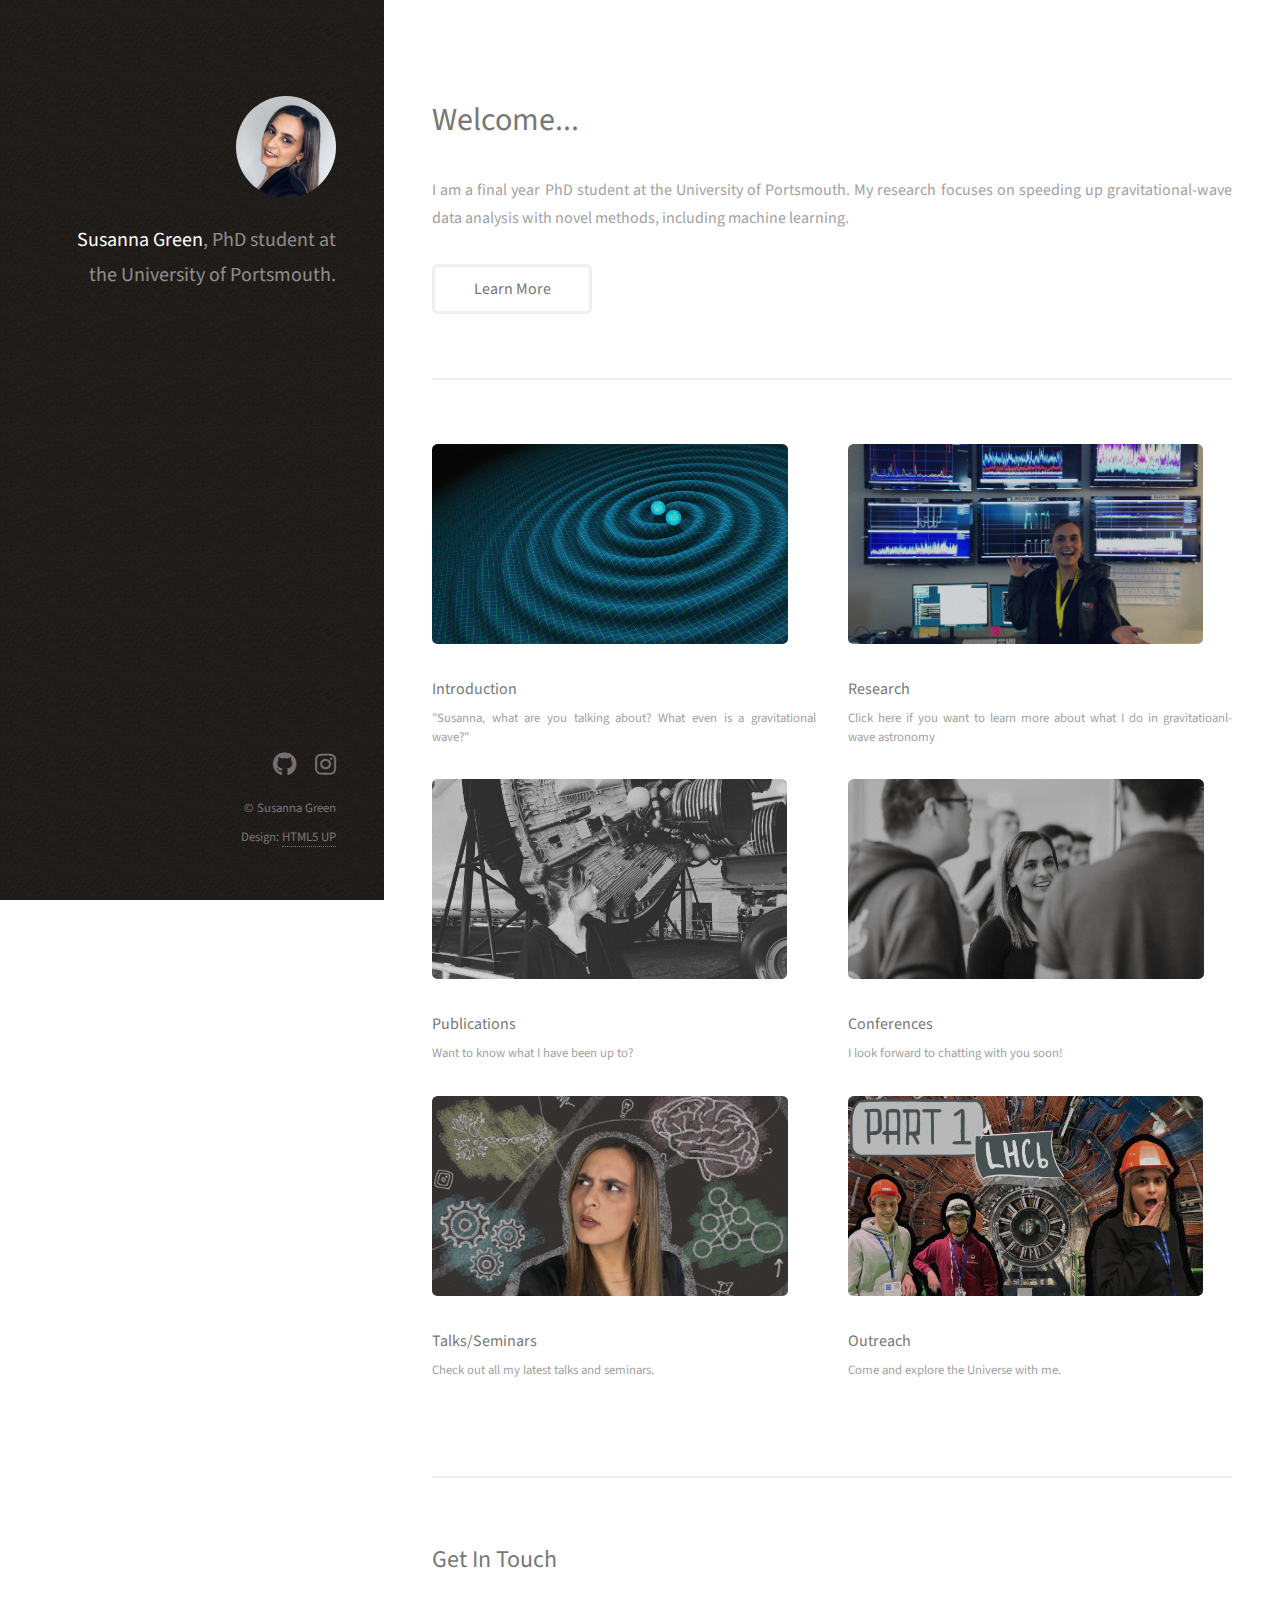
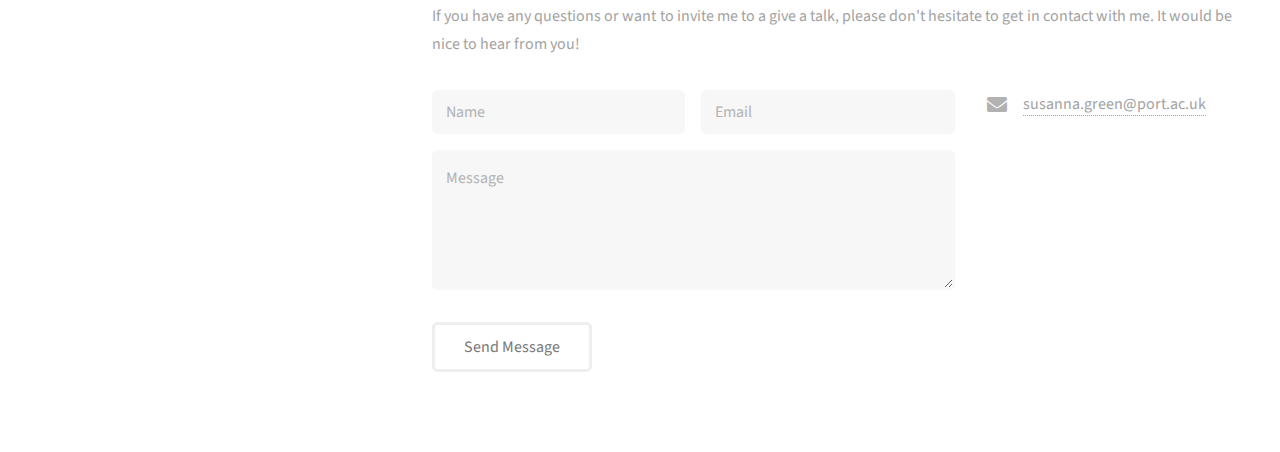
==== index.html @ a085fc87 "Initial commit" ====
<!DOCTYPE HTML>
<!--
	Strata by HTML5 UP
	html5up.net | @ajlkn
	Free for personal and commercial use under the CCA 3.0 license (html5up.net/license)
-->
<html>
	<head>
		<title>Strata by HTML5 UP</title>
		<meta charset="utf-8" />
		<meta name="viewport" content="width=device-width, initial-scale=1, user-scalable=no" />
		<link rel="stylesheet" href="assets/css/main.css" />
	</head>
	<body class="is-preload">

		<!-- Header -->
			<header id="header">
				<div class="inner">
					<a href="#" class="image avatar"><img src="images/avatar.jpg" alt="" /></a>
					<h1><strong>Susanna Green</strong>, PhD student<br />
					at the University of Portsmouth. <br />
					</h1>
				</div>
			</header>

		<!-- Main -->
			<div id="main">

				<!-- One -->
					<section id="one">
						<header class="major">
							<h2>Welcome...</h2>
						</header>
						<p>I am a final year PhD student at the University of Portsmouth. My research focuses on speeding up gravitational-wave data analysis with novel methods, including machine learning.</p>
						<ul class="actions">
							<li><a href="Research.html" class="button">Learn More</a></li>
						</ul>
					</section>

				<!-- Two -->
					<section id="two">
						<div class="row">

							<article class="col-6 col-12-xsmall work-item">
								<a href="Introduction.html" class="image thumb"><img src="images/thumbs/01.jpg" alt=""></a>
								<h3>Introduction</h3>
								<p>"Susanna, what are you talking about? What even is a gravitational wave?"</p>
							</article>
							<article class="col-6 col-12-xsmall work-item">
								<a href="Research.html" class="image thumb"><img src="images/thumbs/02.jpg" alt=""></a>
								<h3>Research</h3>
								<p>Click here if you want to learn more about what I do in gravitatioanl-wave astronomy</p>
							</article>
							<article class="col-6 col-12-xsmall work-item">
								<a href="Publications.html" class="image thumb"><img src="images/thumbs/03.jpg" alt=""></a>
								<h3>Publications</h3>
								<p>Want to know what I have been up to?</p>
							</article>
							<article class="col-6 col-12-xsmall work-item">
								<a href="Conferences.html" class="image thumb"><img src="images/thumbs/04.jpg" alt=""></a>
								<h3>Conferences</h3>
								<p>I look forward to chatting with you soon!</p>
							</article>
							<article class="col-6 col-12-xsmall work-item">
								<a href="Talk.html" class="image thumb"><img src="images/thumbs/05.jpg" alt=""></a>
								<h3>Talks/Seminars</h3>
								<p>Check out all my latest talks and seminars.</p>
							</article>
							<article class="col-6 col-12-xsmall work-item">
								<a href="Outreach.html" class="image thumb"><img src="images/thumbs/06.jpg" alt=""></a>
								<h3>Outreach</h3>
								<p>Come and explore the Universe with me.</p>
							</article>
						</div>
					</section>

				<!-- Three -->
					<section id="three">
						<h2>Get In Touch</h2>
						<p>If you have any questions or want to invite me to a give a talk, please don't hesitate to get in contact with me. It would be nice to hear from you!</p>
						<div class="row">
							<div class="col-8 col-12-small">
								<form method="post" action="send_email.php">
									<div class="row gtr-uniform gtr-50">
										<div class="col-6 col-12-xsmall"><input type="text" name="name" id="name" placeholder="Name" /></div>
										<div class="col-6 col-12-xsmall"><input type="email" name="email" id="email" placeholder="Email" /></div>
										<div class="col-12"><textarea name="message" id="message" placeholder="Message" rows="4"></textarea></div>
									</div>
								</form>
								<ul class="actions">
									<li><input type="submit" value="Send Message" /></li>
								</ul>
							</div>
							<div class="col-4 col-12-small">
								<ul class="labeled-icons">
									<li>
										<h3 class="icon solid fa-envelope"><span class="label">Email</span></h3>
										<a href="mailto:susanna.green@port.ac.uk">susanna.green@port.ac.uk</a>
									</li>
								</ul>
							</div>
						</div>
					</section>

				<!-- Four -->
				<!--
					<section id="four">
						<h2>Elements</h2>

						<section>
							<h4>Text</h4>
							<p>This is <b>bold</b> and this is <strong>strong</strong>. This is <i>italic</i> and this is <em>emphasized</em>.
							This is <sup>superscript</sup> text and this is <sub>subscript</sub> text.
							This is <u>underlined</u> and this is code: <code>for (;;) { ... }</code>. Finally, <a href="#">this is a link</a>.</p>
							<hr />
							<header>
								<h4>Heading with a Subtitle</h4>
								<p>Lorem ipsum dolor sit amet nullam id egestas urna aliquam</p>
							</header>
							<p>Nunc lacinia ante nunc ac lobortis. Interdum adipiscing gravida odio porttitor sem non mi integer non faucibus ornare mi ut ante amet placerat aliquet. Volutpat eu sed ante lacinia sapien lorem accumsan varius montes viverra nibh in adipiscing blandit tempus accumsan.</p>
							<header>
								<h5>Heading with a Subtitle</h5>
								<p>Lorem ipsum dolor sit amet nullam id egestas urna aliquam</p>
							</header>
							<p>Nunc lacinia ante nunc ac lobortis. Interdum adipiscing gravida odio porttitor sem non mi integer non faucibus ornare mi ut ante amet placerat aliquet. Volutpat eu sed ante lacinia sapien lorem accumsan varius montes viverra nibh in adipiscing blandit tempus accumsan.</p>
							<hr />
							<h2>Heading Level 2</h2>
							<h3>Heading Level 3</h3>
							<h4>Heading Level 4</h4>
							<h5>Heading Level 5</h5>
							<h6>Heading Level 6</h6>
							<hr />
							<h5>Blockquote</h5>
							<blockquote>Fringilla nisl. Donec accumsan interdum nisi, quis tincidunt felis sagittis eget tempus euismod. Vestibulum ante ipsum primis in faucibus vestibulum. Blandit adipiscing eu felis iaculis volutpat ac adipiscing accumsan faucibus. Vestibulum ante ipsum primis in faucibus lorem ipsum dolor sit amet nullam adipiscing eu felis.</blockquote>
							<h5>Preformatted</h5>
							<pre><code>i = 0;

while (!deck.isInOrder()) {
print 'Iteration ' + i;
deck.shuffle();
i++;
}

print 'It took ' + i + ' iterations to sort the deck.';</code></pre>
						</section>

						<section>
							<h4>Lists</h4>
							<div class="row">
								<div class="col-6 col-12-xsmall">
									<h5>Unordered</h5>
									<ul>
										<li>Dolor pulvinar etiam magna etiam.</li>
										<li>Sagittis adipiscing lorem eleifend.</li>
										<li>Felis enim feugiat dolore viverra.</li>
									</ul>
									<h5>Alternate</h5>
									<ul class="alt">
										<li>Dolor pulvinar etiam magna etiam.</li>
										<li>Sagittis adipiscing lorem eleifend.</li>
										<li>Felis enim feugiat dolore viverra.</li>
									</ul>
								</div>
								<div class="col-6 col-12-xsmall">
									<h5>Ordered</h5>
									<ol>
										<li>Dolor pulvinar etiam magna etiam.</li>
										<li>Etiam vel felis at lorem sed viverra.</li>
										<li>Felis enim feugiat dolore viverra.</li>
										<li>Dolor pulvinar etiam magna etiam.</li>
										<li>Etiam vel felis at lorem sed viverra.</li>
										<li>Felis enim feugiat dolore viverra.</li>
									</ol>
									<h5>Icons</h5>
									<ul class="icons">
										<li><a href="#" class="icon brands fa-twitter"><span class="label">Twitter</span></a></li>
										<li><a href="#" class="icon brands fa-facebook-f"><span class="label">Facebook</span></a></li>
										<li><a href="#" class="icon brands fa-instagram"><span class="label">Instagram</span></a></li>
										<li><a href="#" class="icon brands fa-github"><span class="label">Github</span></a></li>
										<li><a href="#" class="icon brands fa-dribbble"><span class="label">Dribbble</span></a></li>
										<li><a href="#" class="icon brands fa-tumblr"><span class="label">Tumblr</span></a></li>
									</ul>
								</div>
							</div>
							<h5>Actions</h5>
							<ul class="actions">
								<li><a href="#" class="button primary">Default</a></li>
								<li><a href="#" class="button">Default</a></li>
							</ul>
							<ul class="actions small">
								<li><a href="#" class="button primary small">Small</a></li>
								<li><a href="#" class="button small">Small</a></li>
							</ul>
							<div class="row">
								<div class="col-6 col-12-small">
									<ul class="actions stacked">
										<li><a href="#" class="button primary">Default</a></li>
										<li><a href="#" class="button">Default</a></li>
									</ul>
								</div>
								<div class="col-6 col-12-small">
									<ul class="actions stacked">
										<li><a href="#" class="button primary small">Small</a></li>
										<li><a href="#" class="button small">Small</a></li>
									</ul>
								</div>
								<div class="col-6 col-12-small">
									<ul class="actions stacked">
										<li><a href="#" class="button primary fit">Default</a></li>
										<li><a href="#" class="button fit">Default</a></li>
									</ul>
								</div>
								<div class="col-6 col-12-small">
									<ul class="actions stacked">
										<li><a href="#" class="button primary small fit">Small</a></li>
										<li><a href="#" class="button small fit">Small</a></li>
									</ul>
								</div>
							</div>
						</section>

						<section>
							<h4>Table</h4>
							<h5>Default</h5>
							<div class="table-wrapper">
								<table>
									<thead>
										<tr>
											<th>Name</th>
											<th>Description</th>
											<th>Price</th>
										</tr>
									</thead>
									<tbody>
										<tr>
											<td>Item One</td>
											<td>Ante turpis integer aliquet porttitor.</td>
											<td>29.99</td>
										</tr>
										<tr>
											<td>Item Two</td>
											<td>Vis ac commodo adipiscing arcu aliquet.</td>
											<td>19.99</td>
										</tr>
										<tr>
											<td>Item Three</td>
											<td> Morbi faucibus arcu accumsan lorem.</td>
											<td>29.99</td>
										</tr>
										<tr>
											<td>Item Four</td>
											<td>Vitae integer tempus condimentum.</td>
											<td>19.99</td>
										</tr>
										<tr>
											<td>Item Five</td>
											<td>Ante turpis integer aliquet porttitor.</td>
											<td>29.99</td>
										</tr>
									</tbody>
									<tfoot>
										<tr>
											<td colspan="2"></td>
											<td>100.00</td>
										</tr>
									</tfoot>
								</table>
							</div>

							<h5>Alternate</h5>
							<div class="table-wrapper">
								<table class="alt">
									<thead>
										<tr>
											<th>Name</th>
											<th>Description</th>
											<th>Price</th>
										</tr>
									</thead>
									<tbody>
										<tr>
											<td>Item One</td>
											<td>Ante turpis integer aliquet porttitor.</td>
											<td>29.99</td>
										</tr>
										<tr>
											<td>Item Two</td>
											<td>Vis ac commodo adipiscing arcu aliquet.</td>
											<td>19.99</td>
										</tr>
										<tr>
											<td>Item Three</td>
											<td> Morbi faucibus arcu accumsan lorem.</td>
											<td>29.99</td>
										</tr>
										<tr>
											<td>Item Four</td>
											<td>Vitae integer tempus condimentum.</td>
											<td>19.99</td>
										</tr>
										<tr>
											<td>Item Five</td>
											<td>Ante turpis integer aliquet porttitor.</td>
											<td>29.99</td>
										</tr>
									</tbody>
									<tfoot>
										<tr>
											<td colspan="2"></td>
											<td>100.00</td>
										</tr>
									</tfoot>
								</table>
							</div>
						</section>

						<section>
							<h4>Buttons</h4>
							<ul class="actions">
								<li><a href="#" class="button primary">Primary</a></li>
								<li><a href="#" class="button">Default</a></li>
							</ul>
							<ul class="actions">
								<li><a href="#" class="button large">Large</a></li>
								<li><a href="#" class="button">Default</a></li>
								<li><a href="#" class="button small">Small</a></li>
							</ul>
							<ul class="actions fit">
								<li><a href="#" class="button primary fit">Fit</a></li>
								<li><a href="#" class="button fit">Fit</a></li>
							</ul>
							<ul class="actions fit small">
								<li><a href="#" class="button primary fit small">Fit + Small</a></li>
								<li><a href="#" class="button fit small">Fit + Small</a></li>
							</ul>
							<ul class="actions">
								<li><a href="#" class="button primary icon solid fa-download">Icon</a></li>
								<li><a href="#" class="button icon solid fa-download">Icon</a></li>
							</ul>
							<ul class="actions">
								<li><span class="button primary disabled">Primary</span></li>
								<li><span class="button disabled">Default</span></li>
							</ul>
						</section>

						<section>
							<h4>Form</h4>
							<form method="post" action="#">
								<div class="row gtr-uniform gtr-50">
									<div class="col-6 col-12-xsmall">
										<input type="text" name="demo-name" id="demo-name" value="" placeholder="Name" />
									</div>
									<div class="col-6 col-12-xsmall">
										<input type="email" name="demo-email" id="demo-email" value="" placeholder="Email" />
									</div>
									<div class="col-12">
										<select name="demo-category" id="demo-category">
											<option value="">- Category -</option>
											<option value="1">Manufacturing</option>
											<option value="1">Shipping</option>
											<option value="1">Administration</option>
											<option value="1">Human Resources</option>
										</select>
									</div>
									<div class="col-4 col-12-small">
										<input type="radio" id="demo-priority-low" name="demo-priority" checked>
										<label for="demo-priority-low">Low Priority</label>
									</div>
									<div class="col-4 col-12-small">
										<input type="radio" id="demo-priority-normal" name="demo-priority">
										<label for="demo-priority-normal">Normal Priority</label>
									</div>
									<div class="col-4 col-12-small">
										<input type="radio" id="demo-priority-high" name="demo-priority">
										<label for="demo-priority-high">High Priority</label>
									</div>
									<div class="col-6 col-12-small">
										<input type="checkbox" id="demo-copy" name="demo-copy">
										<label for="demo-copy">Email me a copy of this message</label>
									</div>
									<div class="col-6 col-12-small">
										<input type="checkbox" id="demo-human" name="demo-human" checked>
										<label for="demo-human">I am a human and not a robot</label>
									</div>
									<div class="col-12">
										<textarea name="demo-message" id="demo-message" placeholder="Enter your message" rows="6"></textarea>
									</div>
									<div class="col-12">
										<ul class="actions">
											<li><input type="submit" value="Send Message" class="primary" /></li>
											<li><input type="reset" value="Reset" /></li>
										</ul>
									</div>
								</div>
							</form>
						</section>

						<section>
							<h4>Image</h4>
							<h5>Fit</h5>
							<div class="box alt">
								<div class="row gtr-50 gtr-uniform">
									<div class="col-12"><span class="image fit"><img src="images/fulls/05.jpg" alt="" /></span></div>
									<div class="col-4"><span class="image fit"><img src="images/thumbs/01.jpg" alt="" /></span></div>
									<div class="col-4"><span class="image fit"><img src="images/thumbs/02.jpg" alt="" /></span></div>
									<div class="col-4"><span class="image fit"><img src="images/thumbs/03.jpg" alt="" /></span></div>
									<div class="col-4"><span class="image fit"><img src="images/thumbs/04.jpg" alt="" /></span></div>
									<div class="col-4"><span class="image fit"><img src="images/thumbs/05.jpg" alt="" /></span></div>
									<div class="col-4"><span class="image fit"><img src="images/thumbs/06.jpg" alt="" /></span></div>
									<div class="col-4"><span class="image fit"><img src="images/thumbs/03.jpg" alt="" /></span></div>
									<div class="col-4"><span class="image fit"><img src="images/thumbs/02.jpg" alt="" /></span></div>
									<div class="col-4"><span class="image fit"><img src="images/thumbs/01.jpg" alt="" /></span></div>
								</div>
							</div>
							<h5>Left &amp; Right</h5>
							<p><span class="image left"><img src="images/avatar.jpg" alt="" /></span>Fringilla nisl. Donec accumsan interdum nisi, quis tincidunt felis sagittis eget. tempus euismod. Vestibulum ante ipsum primis in faucibus vestibulum. Blandit adipiscing eu felis iaculis volutpat ac adipiscing accumsan eu faucibus. Integer ac pellentesque praesent tincidunt felis sagittis eget. tempus euismod. Vestibulum ante ipsum primis in faucibus vestibulum. Blandit adipiscing eu felis iaculis volutpat ac adipiscing accumsan eu faucibus. Integer ac pellentesque praesent. Donec accumsan interdum nisi, quis tincidunt felis sagittis eget. tempus euismod. Vestibulum ante ipsum primis in faucibus vestibulum. Blandit adipiscing eu felis iaculis volutpat ac adipiscing accumsan eu faucibus. Integer ac pellentesque praesent tincidunt felis sagittis eget. tempus euismod. Vestibulum ante ipsum primis in faucibus vestibulum. Blandit adipiscing eu felis iaculis volutpat ac adipiscing accumsan eu faucibus. Integer ac pellentesque praesent.</p>
							<p><span class="image right"><img src="images/avatar.jpg" alt="" /></span>Fringilla nisl. Donec accumsan interdum nisi, quis tincidunt felis sagittis eget. tempus euismod. Vestibulum ante ipsum primis in faucibus vestibulum. Blandit adipiscing eu felis iaculis volutpat ac adipiscing accumsan eu faucibus. Integer ac pellentesque praesent tincidunt felis sagittis eget. tempus euismod. Vestibulum ante ipsum primis in faucibus vestibulum. Blandit adipiscing eu felis iaculis volutpat ac adipiscing accumsan eu faucibus. Integer ac pellentesque praesent. Donec accumsan interdum nisi, quis tincidunt felis sagittis eget. tempus euismod. Vestibulum ante ipsum primis in faucibus vestibulum. Blandit adipiscing eu felis iaculis volutpat ac adipiscing accumsan eu faucibus. Integer ac pellentesque praesent tincidunt felis sagittis eget. tempus euismod. Vestibulum ante ipsum primis in faucibus vestibulum. Blandit adipiscing eu felis iaculis volutpat ac adipiscing accumsan eu faucibus. Integer ac pellentesque praesent.</p>
						</section>

					</section>
				-->

			</div>

		<!-- Footer -->
			<footer id="footer">
				<div class="inner">
					<ul class="icons">
						<li><a href="https://github.com/SusannaGreen" class="icon brands fa-github"><span class="label">Github</span></a></li>
						<li><a href="https://www.instagram.com/susie_verte?igsh=MXM3ejNpdXdjM2d2aw%3D%3D&utm_source=qr" class="icon brands fa-instagram"><span class="label">Instagram</span></a></li>
					</ul>
					<ul class="copyright">
						<li>&copy; Susanna Green</li><li>Design: <a href="http://html5up.net">HTML5 UP</a></li>
					</ul>
				</div>
			</footer>

		<!-- Scripts -->
			<script src="assets/js/jquery.min.js"></script>
			<script src="assets/js/jquery.poptrox.min.js"></script>
			<script src="assets/js/browser.min.js"></script>
			<script src="assets/js/breakpoints.min.js"></script>
			<script src="assets/js/util.js"></script>
			<script src="assets/js/main.js"></script>

	</body>
</html>
---- assets/css/main.css ----
@import url("fontawesome-all.min.css");
@import url("https://fonts.googleapis.com/css?family=Source+Sans+Pro:400,400italic");

/*
	Strata by HTML5 UP
	html5up.net | @ajlkn
	Free for personal and commercial use under the CCA 3.0 license (html5up.net/license)
*/

html, body, div, span, applet, object,
iframe, h1, h2, h3, h4, h5, h6, p, blockquote,
pre, a, abbr, acronym, address, big, cite,
code, del, dfn, em, img, ins, kbd, q, s, samp,
small, strike, strong, sub, sup, tt, var, b,
u, i, center, dl, dt, dd, ol, ul, li, fieldset,
form, label, legend, table, caption, tbody,
tfoot, thead, tr, th, td, article, aside,
canvas, details, embed, figure, figcaption,
footer, header, hgroup, menu, nav, output, ruby,
section, summary, time, mark, audio, video {
	margin: 0;
	padding: 0;
	border: 0;
	font-size: 100%;
	font: inherit;
	vertical-align: baseline;}

article, aside, details, figcaption, figure,
footer, header, hgroup, menu, nav, section {
	display: block;}

body {
	line-height: 1;
}

ol, ul {
	list-style: none;
}

blockquote, q {
	quotes: none;
}

	blockquote:before, blockquote:after, q:before, q:after {
		content: '';
		content: none;
	}

table {
	border-collapse: collapse;
	border-spacing: 0;
}

body {
	-webkit-text-size-adjust: none;
}

mark {
	background-color: transparent;
	color: inherit;
}

input::-moz-focus-inner {
	border: 0;
	padding: 0;
}

input, select, textarea {
	-moz-appearance: none;
	-webkit-appearance: none;
	-ms-appearance: none;
	appearance: none;
}

/* Basic */

	html {
		box-sizing: border-box;
	}

	*, *:before, *:after {
		box-sizing: inherit;
	}

	body {
		background: #fff;
	}

		body.is-preload *, body.is-preload *:before, body.is-preload *:after {
			-moz-animation: none !important;
			-webkit-animation: none !important;
			-ms-animation: none !important;
			animation: none !important;
			-moz-transition: none !important;
			-webkit-transition: none !important;
			-ms-transition: none !important;
			transition: none !important;
		}

	body, input, select, textarea {
		color: #a2a2a2;
		font-family: "Source Sans Pro", Helvetica, sans-serif;
		font-size: 16pt;
		font-weight: 400;
		line-height: 1.75em;
	}

	a {
		-moz-transition: color 0.2s ease-in-out, border-color 0.2s ease-in-out;
		-webkit-transition: color 0.2s ease-in-out, border-color 0.2s ease-in-out;
		-ms-transition: color 0.2s ease-in-out, border-color 0.2s ease-in-out;
		transition: color 0.2s ease-in-out, border-color 0.2s ease-in-out;
		border-bottom: dotted 1px;
		color: #49bf9d;
		text-decoration: none;
	}

		a:hover {
			border-bottom-color: transparent;
			color: #49bf9d !important;
			text-decoration: none;
		}

	strong, b {
		color: #787878;
		font-weight: 400;
	}

	em, i {
		font-style: italic;
	}

	p {
		margin: 0 0 2em 0;
	}

	h1, h2, h3, h4, h5, h6 {
		color: #787878;
		font-weight: 400;
		line-height: 1em;
		margin: 0 0 1em 0;
	}

		h1 a, h2 a, h3 a, h4 a, h5 a, h6 a {
			color: inherit;
			text-decoration: none;
		}

	h1 {
		font-size: 2em;
		line-height: 1.5em;
	}

	h2 {
		font-size: 1.5em;
		line-height: 1.5em;
	}

	h3 {
		font-size: 1.25em;
		line-height: 1.5em;
	}

	h4 {
		font-size: 1.1em;
		line-height: 1.5em;
	}

	h5 {
		font-size: 0.9em;
		line-height: 1.5em;
	}

	h6 {
		font-size: 0.7em;
		line-height: 1.5em;
	}

	sub {
		font-size: 0.8em;
		position: relative;
		top: 0.5em;
	}

	sup {
		font-size: 0.8em;
		position: relative;
		top: -0.5em;
	}

	hr {
		border: 0;
		border-bottom: solid 2px #efefef;
		margin: 2em 0;
	}

		hr.major {
			margin: 3em 0;
		}

	blockquote {
		border-left: solid 6px #efefef;
		font-style: italic;
		margin: 0 0 2em 0;
		padding: 0.5em 0 0.5em 1.5em;
	}

	code {
		background: #f7f7f7;
		border-radius: 0.35em;
		border: solid 2px #efefef;
		font-family: "Courier New", monospace;
		font-size: 0.9em;
		margin: 0 0.25em;
		padding: 0.25em 0.65em;
	}

	pre {
		-webkit-overflow-scrolling: touch;
		font-family: "Courier New", monospace;
		font-size: 0.9em;
		margin: 0 0 2em 0;
	}

		pre code {
			display: block;
			line-height: 1.75em;
			padding: 1em 1.5em;
			overflow-x: auto;
		}

	.align-left {
		text-align: left;
	}

	.align-center {
		text-align: center;
	}

	.align-right {
		text-align: right;
	}

/* Container */

	.container {
		margin: 0 auto;
		max-width: calc(100% - 4em);
		width: 100%;
	}

		.container.xsmall {
			width: 25%;
		}

		.container.small {
			width: 50%;
		}

		.container.medium {
			width: 75%;
		}

		.container.large {
			width: 125%;
		}

		.container.xlarge {
			width: 150%;
		}

		.container.max {
			width: 100%;
		}

		@media screen and (max-width: 980px) {

			.container {
				width: 100% !important;
				max-width: 100% !important;
			}

		}

		@media screen and (max-width: 480px) {

			.container {
				max-width: calc(100% - 3em);
			}

		}

/* Row */

	.row {
		display: flex;
		flex-wrap: wrap;
		box-sizing: border-box;
		align-items: stretch;
	}

		.row > * {
			box-sizing: border-box;
		}

		.row.gtr-uniform > * > :last-child {
			margin-bottom: 0;
		}

		.row.aln-left {
			justify-content: flex-start;
		}

		.row.aln-center {
			justify-content: center;
		}

		.row.aln-right {
			justify-content: flex-end;
		}

		.row.aln-top {
			align-items: flex-start;
		}

		.row.aln-middle {
			align-items: center;
		}

		.row.aln-bottom {
			align-items: flex-end;
		}

		.row > .imp {
			order: -1;
		}

		.row > .col-1 {
			width: 8.33333%;
		}

		.row > .off-1 {
			margin-left: 8.33333%;
		}

		.row > .col-2 {
			width: 16.66667%;
		}

		.row > .off-2 {
			margin-left: 16.66667%;
		}

		.row > .col-3 {
			width: 25%;
		}

		.row > .off-3 {
			margin-left: 25%;
		}

		.row > .col-4 {
			width: 33.33333%;
		}

		.row > .off-4 {
			margin-left: 33.33333%;
		}

		.row > .col-5 {
			width: 41.66667%;
		}

		.row > .off-5 {
			margin-left: 41.66667%;
		}

		.row > .col-6 {
			width: 50%;
		}

		.row > .off-6 {
			margin-left: 50%;
		}

		.row > .col-7 {
			width: 58.33333%;
		}

		.row > .off-7 {
			margin-left: 58.33333%;
		}

		.row > .col-8 {
			width: 66.66667%;
		}

		.row > .off-8 {
			margin-left: 66.66667%;
		}

		.row > .col-9 {
			width: 75%;
		}

		.row > .off-9 {
			margin-left: 75%;
		}

		.row > .col-10 {
			width: 83.33333%;
		}

		.row > .off-10 {
			margin-left: 83.33333%;
		}

		.row > .col-11 {
			width: 91.66667%;
		}

		.row > .off-11 {
			margin-left: 91.66667%;
		}

		.row > .col-12 {
			width: 100%;
		}

		.row > .off-12 {
			margin-left: 100%;
		}

		.row.gtr-0 {
			margin-top: 0;
			margin-left: 0em;
		}

			.row.gtr-0 > * {
				padding: 0 0 0 0em;
			}

			.row.gtr-0.gtr-uniform {
				margin-top: 0em;
			}

				.row.gtr-0.gtr-uniform > * {
					padding-top: 0em;
				}

		.row.gtr-25 {
			margin-top: 0;
			margin-left: -0.625em;
		}

			.row.gtr-25 > * {
				padding: 0 0 0 0.625em;
			}

			.row.gtr-25.gtr-uniform {
				margin-top: -0.625em;
			}

				.row.gtr-25.gtr-uniform > * {
					padding-top: 0.625em;
				}

		.row.gtr-50 {
			margin-top: 0;
			margin-left: -1.25em;
		}

			.row.gtr-50 > * {
				padding: 0 0 0 1.25em;
			}

			.row.gtr-50.gtr-uniform {
				margin-top: -1.25em;
			}

				.row.gtr-50.gtr-uniform > * {
					padding-top: 1.25em;
				}

		.row {
			margin-top: 0;
			margin-left: -2.5em;
		}

			.row > * {
				padding: 0 0 0 2.5em;
			}

			.row.gtr-uniform {
				margin-top: -2.5em;
			}

				.row.gtr-uniform > * {
					padding-top: 2.5em;
				}

		.row.gtr-150 {
			margin-top: 0;
			margin-left: -3.75em;
		}

			.row.gtr-150 > * {
				padding: 0 0 0 3.75em;
			}

			.row.gtr-150.gtr-uniform {
				margin-top: -3.75em;
			}

				.row.gtr-150.gtr-uniform > * {
					padding-top: 3.75em;
				}

		.row.gtr-200 {
			margin-top: 0;
			margin-left: -5em;
		}

			.row.gtr-200 > * {
				padding: 0 0 0 5em;
			}

			.row.gtr-200.gtr-uniform {
				margin-top: -5em;
			}

				.row.gtr-200.gtr-uniform > * {
					padding-top: 5em;
				}

		@media screen and (max-width: 1800px) {

			.row {
				display: flex;
				flex-wrap: wrap;
				box-sizing: border-box;
				align-items: stretch;
			}

				.row > * {
					box-sizing: border-box;
				}

				.row.gtr-uniform > * > :last-child {
					margin-bottom: 0;
				}

				.row.aln-left {
					justify-content: flex-start;
				}

				.row.aln-center {
					justify-content: center;
				}

				.row.aln-right {
					justify-content: flex-end;
				}

				.row.aln-top {
					align-items: flex-start;
				}

				.row.aln-middle {
					align-items: center;
				}

				.row.aln-bottom {
					align-items: flex-end;
				}

				.row > .imp-xlarge {
					order: -1;
				}

				.row > .col-1-xlarge {
					width: 8.33333%;
				}

				.row > .off-1-xlarge {
					margin-left: 8.33333%;
				}

				.row > .col-2-xlarge {
					width: 16.66667%;
				}

				.row > .off-2-xlarge {
					margin-left: 16.66667%;
				}

				.row > .col-3-xlarge {
					width: 25%;
				}

				.row > .off-3-xlarge {
					margin-left: 25%;
				}

				.row > .col-4-xlarge {
					width: 33.33333%;
				}

				.row > .off-4-xlarge {
					margin-left: 33.33333%;
				}

				.row > .col-5-xlarge {
					width: 41.66667%;
				}

				.row > .off-5-xlarge {
					margin-left: 41.66667%;
				}

				.row > .col-6-xlarge {
					width: 50%;
				}

				.row > .off-6-xlarge {
					margin-left: 50%;
				}

				.row > .col-7-xlarge {
					width: 58.33333%;
				}

				.row > .off-7-xlarge {
					margin-left: 58.33333%;
				}

				.row > .col-8-xlarge {
					width: 66.66667%;
				}

				.row > .off-8-xlarge {
					margin-left: 66.66667%;
				}

				.row > .col-9-xlarge {
					width: 75%;
				}

				.row > .off-9-xlarge {
					margin-left: 75%;
				}

				.row > .col-10-xlarge {
					width: 83.33333%;
				}

				.row > .off-10-xlarge {
					margin-left: 83.33333%;
				}

				.row > .col-11-xlarge {
					width: 91.66667%;
				}

				.row > .off-11-xlarge {
					margin-left: 91.66667%;
				}

				.row > .col-12-xlarge {
					width: 100%;
				}

				.row > .off-12-xlarge {
					margin-left: 100%;
				}

				.row.gtr-0 {
					margin-top: 0;
					margin-left: 0em;
				}

					.row.gtr-0 > * {
						padding: 0 0 0 0em;
					}

					.row.gtr-0.gtr-uniform {
						margin-top: 0em;
					}

						.row.gtr-0.gtr-uniform > * {
							padding-top: 0em;
						}

				.row.gtr-25 {
					margin-top: 0;
					margin-left: -0.625em;
				}

					.row.gtr-25 > * {
						padding: 0 0 0 0.625em;
					}

					.row.gtr-25.gtr-uniform {
						margin-top: -0.625em;
					}

						.row.gtr-25.gtr-uniform > * {
							padding-top: 0.625em;
						}

				.row.gtr-50 {
					margin-top: 0;
					margin-left: -1.25em;
				}

					.row.gtr-50 > * {
						padding: 0 0 0 1.25em;
					}

					.row.gtr-50.gtr-uniform {
						margin-top: -1.25em;
					}

						.row.gtr-50.gtr-uniform > * {
							padding-top: 1.25em;
						}

				.row {
					margin-top: 0;
					margin-left: -2.5em;
				}

					.row > * {
						padding: 0 0 0 2.5em;
					}

					.row.gtr-uniform {
						margin-top: -2.5em;
					}

						.row.gtr-uniform > * {
							padding-top: 2.5em;
						}

				.row.gtr-150 {
					margin-top: 0;
					margin-left: -3.75em;
				}

					.row.gtr-150 > * {
						padding: 0 0 0 3.75em;
					}

					.row.gtr-150.gtr-uniform {
						margin-top: -3.75em;
					}

						.row.gtr-150.gtr-uniform > * {
							padding-top: 3.75em;
						}

				.row.gtr-200 {
					margin-top: 0;
					margin-left: -5em;
				}

					.row.gtr-200 > * {
						padding: 0 0 0 5em;
					}

					.row.gtr-200.gtr-uniform {
						margin-top: -5em;
					}

						.row.gtr-200.gtr-uniform > * {
							padding-top: 5em;
						}

		}

		@media screen and (max-width: 1280px) {

			.row {
				display: flex;
				flex-wrap: wrap;
				box-sizing: border-box;
				align-items: stretch;
			}

				.row > * {
					box-sizing: border-box;
				}

				.row.gtr-uniform > * > :last-child {
					margin-bottom: 0;
				}

				.row.aln-left {
					justify-content: flex-start;
				}

				.row.aln-center {
					justify-content: center;
				}

				.row.aln-right {
					justify-content: flex-end;
				}

				.row.aln-top {
					align-items: flex-start;
				}

				.row.aln-middle {
					align-items: center;
				}

				.row.aln-bottom {
					align-items: flex-end;
				}

				.row > .imp-large {
					order: -1;
				}

				.row > .col-1-large {
					width: 8.33333%;
				}

				.row > .off-1-large {
					margin-left: 8.33333%;
				}

				.row > .col-2-large {
					width: 16.66667%;
				}

				.row > .off-2-large {
					margin-left: 16.66667%;
				}

				.row > .col-3-large {
					width: 25%;
				}

				.row > .off-3-large {
					margin-left: 25%;
				}

				.row > .col-4-large {
					width: 33.33333%;
				}

				.row > .off-4-large {
					margin-left: 33.33333%;
				}

				.row > .col-5-large {
					width: 41.66667%;
				}

				.row > .off-5-large {
					margin-left: 41.66667%;
				}

				.row > .col-6-large {
					width: 50%;
				}

				.row > .off-6-large {
					margin-left: 50%;
				}

				.row > .col-7-large {
					width: 58.33333%;
				}

				.row > .off-7-large {
					margin-left: 58.33333%;
				}

				.row > .col-8-large {
					width: 66.66667%;
				}

				.row > .off-8-large {
					margin-left: 66.66667%;
				}

				.row > .col-9-large {
					width: 75%;
				}

				.row > .off-9-large {
					margin-left: 75%;
				}

				.row > .col-10-large {
					width: 83.33333%;
				}

				.row > .off-10-large {
					margin-left: 83.33333%;
				}

				.row > .col-11-large {
					width: 91.66667%;
				}

				.row > .off-11-large {
					margin-left: 91.66667%;
				}

				.row > .col-12-large {
					width: 100%;
				}

				.row > .off-12-large {
					margin-left: 100%;
				}

				.row.gtr-0 {
					margin-top: 0;
					margin-left: 0em;
				}

					.row.gtr-0 > * {
						padding: 0 0 0 0em;
					}

					.row.gtr-0.gtr-uniform {
						margin-top: 0em;
					}

						.row.gtr-0.gtr-uniform > * {
							padding-top: 0em;
						}

				.row.gtr-25 {
					margin-top: 0;
					margin-left: -0.5em;
				}

					.row.gtr-25 > * {
						padding: 0 0 0 0.5em;
					}

					.row.gtr-25.gtr-uniform {
						margin-top: -0.5em;
					}

						.row.gtr-25.gtr-uniform > * {
							padding-top: 0.5em;
						}

				.row.gtr-50 {
					margin-top: 0;
					margin-left: -1em;
				}

					.row.gtr-50 > * {
						padding: 0 0 0 1em;
					}

					.row.gtr-50.gtr-uniform {
						margin-top: -1em;
					}

						.row.gtr-50.gtr-uniform > * {
							padding-top: 1em;
						}

				.row {
					margin-top: 0;
					margin-left: -2em;
				}

					.row > * {
						padding: 0 0 0 2em;
					}

					.row.gtr-uniform {
						margin-top: -2em;
					}

						.row.gtr-uniform > * {
							padding-top: 2em;
						}

				.row.gtr-150 {
					margin-top: 0;
					margin-left: -3em;
				}

					.row.gtr-150 > * {
						padding: 0 0 0 3em;
					}

					.row.gtr-150.gtr-uniform {
						margin-top: -3em;
					}

						.row.gtr-150.gtr-uniform > * {
							padding-top: 3em;
						}

				.row.gtr-200 {
					margin-top: 0;
					margin-left: -4em;
				}

					.row.gtr-200 > * {
						padding: 0 0 0 4em;
					}

					.row.gtr-200.gtr-uniform {
						margin-top: -4em;
					}

						.row.gtr-200.gtr-uniform > * {
							padding-top: 4em;
						}

		}

		@media screen and (max-width: 980px) {

			.row {
				display: flex;
				flex-wrap: wrap;
				box-sizing: border-box;
				align-items: stretch;
			}

				.row > * {
					box-sizing: border-box;
				}

				.row.gtr-uniform > * > :last-child {
					margin-bottom: 0;
				}

				.row.aln-left {
					justify-content: flex-start;
				}

				.row.aln-center {
					justify-content: center;
				}

				.row.aln-right {
					justify-content: flex-end;
				}

				.row.aln-top {
					align-items: flex-start;
				}

				.row.aln-middle {
					align-items: center;
				}

				.row.aln-bottom {
					align-items: flex-end;
				}

				.row > .imp-medium {
					order: -1;
				}

				.row > .col-1-medium {
					width: 8.33333%;
				}

				.row > .off-1-medium {
					margin-left: 8.33333%;
				}

				.row > .col-2-medium {
					width: 16.66667%;
				}

				.row > .off-2-medium {
					margin-left: 16.66667%;
				}

				.row > .col-3-medium {
					width: 25%;
				}

				.row > .off-3-medium {
					margin-left: 25%;
				}

				.row > .col-4-medium {
					width: 33.33333%;
				}

				.row > .off-4-medium {
					margin-left: 33.33333%;
				}

				.row > .col-5-medium {
					width: 41.66667%;
				}

				.row > .off-5-medium {
					margin-left: 41.66667%;
				}

				.row > .col-6-medium {
					width: 50%;
				}

				.row > .off-6-medium {
					margin-left: 50%;
				}

				.row > .col-7-medium {
					width: 58.33333%;
				}

				.row > .off-7-medium {
					margin-left: 58.33333%;
				}

				.row > .col-8-medium {
					width: 66.66667%;
				}

				.row > .off-8-medium {
					margin-left: 66.66667%;
				}

				.row > .col-9-medium {
					width: 75%;
				}

				.row > .off-9-medium {
					margin-left: 75%;
				}

				.row > .col-10-medium {
					width: 83.33333%;
				}

				.row > .off-10-medium {
					margin-left: 83.33333%;
				}

				.row > .col-11-medium {
					width: 91.66667%;
				}

				.row > .off-11-medium {
					margin-left: 91.66667%;
				}

				.row > .col-12-medium {
					width: 100%;
				}

				.row > .off-12-medium {
					margin-left: 100%;
				}

				.row.gtr-0 {
					margin-top: 0;
					margin-left: 0em;
				}

					.row.gtr-0 > * {
						padding: 0 0 0 0em;
					}

					.row.gtr-0.gtr-uniform {
						margin-top: 0em;
					}

						.row.gtr-0.gtr-uniform > * {
							padding-top: 0em;
						}

				.row.gtr-25 {
					margin-top: 0;
					margin-left: -0.5em;
				}

					.row.gtr-25 > * {
						padding: 0 0 0 0.5em;
					}

					.row.gtr-25.gtr-uniform {
						margin-top: -0.5em;
					}

						.row.gtr-25.gtr-uniform > * {
							padding-top: 0.5em;
						}

				.row.gtr-50 {
					margin-top: 0;
					margin-left: -1em;
				}

					.row.gtr-50 > * {
						padding: 0 0 0 1em;
					}

					.row.gtr-50.gtr-uniform {
						margin-top: -1em;
					}

						.row.gtr-50.gtr-uniform > * {
							padding-top: 1em;
						}

				.row {
					margin-top: 0;
					margin-left: -2em;
				}

					.row > * {
						padding: 0 0 0 2em;
					}

					.row.gtr-uniform {
						margin-top: -2em;
					}

						.row.gtr-uniform > * {
							padding-top: 2em;
						}

				.row.gtr-150 {
					margin-top: 0;
					margin-left: -3em;
				}

					.row.gtr-150 > * {
						padding: 0 0 0 3em;
					}

					.row.gtr-150.gtr-uniform {
						margin-top: -3em;
					}

						.row.gtr-150.gtr-uniform > * {
							padding-top: 3em;
						}

				.row.gtr-200 {
					margin-top: 0;
					margin-left: -4em;
				}

					.row.gtr-200 > * {
						padding: 0 0 0 4em;
					}

					.row.gtr-200.gtr-uniform {
						margin-top: -4em;
					}

						.row.gtr-200.gtr-uniform > * {
							padding-top: 4em;
						}

		}

		@media screen and (max-width: 736px) {

			.row {
				display: flex;
				flex-wrap: wrap;
				box-sizing: border-box;
				align-items: stretch;
			}

				.row > * {
					box-sizing: border-box;
				}

				.row.gtr-uniform > * > :last-child {
					margin-bottom: 0;
				}

				.row.aln-left {
					justify-content: flex-start;
				}

				.row.aln-center {
					justify-content: center;
				}

				.row.aln-right {
					justify-content: flex-end;
				}

				.row.aln-top {
					align-items: flex-start;
				}

				.row.aln-middle {
					align-items: center;
				}

				.row.aln-bottom {
					align-items: flex-end;
				}

				.row > .imp-small {
					order: -1;
				}

				.row > .col-1-small {
					width: 8.33333%;
				}

				.row > .off-1-small {
					margin-left: 8.33333%;
				}

				.row > .col-2-small {
					width: 16.66667%;
				}

				.row > .off-2-small {
					margin-left: 16.66667%;
				}

				.row > .col-3-small {
					width: 25%;
				}

				.row > .off-3-small {
					margin-left: 25%;
				}

				.row > .col-4-small {
					width: 33.33333%;
				}

				.row > .off-4-small {
					margin-left: 33.33333%;
				}

				.row > .col-5-small {
					width: 41.66667%;
				}

				.row > .off-5-small {
					margin-left: 41.66667%;
				}

				.row > .col-6-small {
					width: 50%;
				}

				.row > .off-6-small {
					margin-left: 50%;
				}

				.row > .col-7-small {
					width: 58.33333%;
				}

				.row > .off-7-small {
					margin-left: 58.33333%;
				}

				.row > .col-8-small {
					width: 66.66667%;
				}

				.row > .off-8-small {
					margin-left: 66.66667%;
				}

				.row > .col-9-small {
					width: 75%;
				}

				.row > .off-9-small {
					margin-left: 75%;
				}

				.row > .col-10-small {
					width: 83.33333%;
				}

				.row > .off-10-small {
					margin-left: 83.33333%;
				}

				.row > .col-11-small {
					width: 91.66667%;
				}

				.row > .off-11-small {
					margin-left: 91.66667%;
				}

				.row > .col-12-small {
					width: 100%;
				}

				.row > .off-12-small {
					margin-left: 100%;
				}

				.row.gtr-0 {
					margin-top: 0;
					margin-left: 0em;
				}

					.row.gtr-0 > * {
						padding: 0 0 0 0em;
					}

					.row.gtr-0.gtr-uniform {
						margin-top: 0em;
					}

						.row.gtr-0.gtr-uniform > * {
							padding-top: 0em;
						}

				.row.gtr-25 {
					margin-top: 0;
					margin-left: -0.375em;
				}

					.row.gtr-25 > * {
						padding: 0 0 0 0.375em;
					}

					.row.gtr-25.gtr-uniform {
						margin-top: -0.375em;
					}

						.row.gtr-25.gtr-uniform > * {
							padding-top: 0.375em;
						}

				.row.gtr-50 {
					margin-top: 0;
					margin-left: -0.75em;
				}

					.row.gtr-50 > * {
						padding: 0 0 0 0.75em;
					}

					.row.gtr-50.gtr-uniform {
						margin-top: -0.75em;
					}

						.row.gtr-50.gtr-uniform > * {
							padding-top: 0.75em;
						}

				.row {
					margin-top: 0;
					margin-left: -1.5em;
				}

					.row > * {
						padding: 0 0 0 1.5em;
					}

					.row.gtr-uniform {
						margin-top: -1.5em;
					}

						.row.gtr-uniform > * {
							padding-top: 1.5em;
						}

				.row.gtr-150 {
					margin-top: 0;
					margin-left: -2.25em;
				}

					.row.gtr-150 > * {
						padding: 0 0 0 2.25em;
					}

					.row.gtr-150.gtr-uniform {
						margin-top: -2.25em;
					}

						.row.gtr-150.gtr-uniform > * {
							padding-top: 2.25em;
						}

				.row.gtr-200 {
					margin-top: 0;
					margin-left: -3em;
				}

					.row.gtr-200 > * {
						padding: 0 0 0 3em;
					}

					.row.gtr-200.gtr-uniform {
						margin-top: -3em;
					}

						.row.gtr-200.gtr-uniform > * {
							padding-top: 3em;
						}

		}

		@media screen and (max-width: 480px) {

			.row {
				display: flex;
				flex-wrap: wrap;
				box-sizing: border-box;
				align-items: stretch;
			}

				.row > * {
					box-sizing: border-box;
				}

				.row.gtr-uniform > * > :last-child {
					margin-bottom: 0;
				}

				.row.aln-left {
					justify-content: flex-start;
				}

				.row.aln-center {
					justify-content: center;
				}

				.row.aln-right {
					justify-content: flex-end;
				}

				.row.aln-top {
					align-items: flex-start;
				}

				.row.aln-middle {
					align-items: center;
				}

				.row.aln-bottom {
					align-items: flex-end;
				}

				.row > .imp-xsmall {
					order: -1;
				}

				.row > .col-1-xsmall {
					width: 8.33333%;
				}

				.row > .off-1-xsmall {
					margin-left: 8.33333%;
				}

				.row > .col-2-xsmall {
					width: 16.66667%;
				}

				.row > .off-2-xsmall {
					margin-left: 16.66667%;
				}

				.row > .col-3-xsmall {
					width: 25%;
				}

				.row > .off-3-xsmall {
					margin-left: 25%;
				}

				.row > .col-4-xsmall {
					width: 33.33333%;
				}

				.row > .off-4-xsmall {
					margin-left: 33.33333%;
				}

				.row > .col-5-xsmall {
					width: 41.66667%;
				}

				.row > .off-5-xsmall {
					margin-left: 41.66667%;
				}

				.row > .col-6-xsmall {
					width: 50%;
				}

				.row > .off-6-xsmall {
					margin-left: 50%;
				}

				.row > .col-7-xsmall {
					width: 58.33333%;
				}

				.row > .off-7-xsmall {
					margin-left: 58.33333%;
				}

				.row > .col-8-xsmall {
					width: 66.66667%;
				}

				.row > .off-8-xsmall {
					margin-left: 66.66667%;
				}

				.row > .col-9-xsmall {
					width: 75%;
				}

				.row > .off-9-xsmall {
					margin-left: 75%;
				}

				.row > .col-10-xsmall {
					width: 83.33333%;
				}

				.row > .off-10-xsmall {
					margin-left: 83.33333%;
				}

				.row > .col-11-xsmall {
					width: 91.66667%;
				}

				.row > .off-11-xsmall {
					margin-left: 91.66667%;
				}

				.row > .col-12-xsmall {
					width: 100%;
				}

				.row > .off-12-xsmall {
					margin-left: 100%;
				}

				.row.gtr-0 {
					margin-top: 0;
					margin-left: 0em;
				}

					.row.gtr-0 > * {
						padding: 0 0 0 0em;
					}

					.row.gtr-0.gtr-uniform {
						margin-top: 0em;
					}

						.row.gtr-0.gtr-uniform > * {
							padding-top: 0em;
						}

				.row.gtr-25 {
					margin-top: 0;
					margin-left: -0.375em;
				}

					.row.gtr-25 > * {
						padding: 0 0 0 0.375em;
					}

					.row.gtr-25.gtr-uniform {
						margin-top: -0.375em;
					}

						.row.gtr-25.gtr-uniform > * {
							padding-top: 0.375em;
						}

				.row.gtr-50 {
					margin-top: 0;
					margin-left: -0.75em;
				}

					.row.gtr-50 > * {
						padding: 0 0 0 0.75em;
					}

					.row.gtr-50.gtr-uniform {
						margin-top: -0.75em;
					}

						.row.gtr-50.gtr-uniform > * {
							padding-top: 0.75em;
						}

				.row {
					margin-top: 0;
					margin-left: -1.5em;
				}

					.row > * {
						padding: 0 0 0 1.5em;
					}

					.row.gtr-uniform {
						margin-top: -1.5em;
					}

						.row.gtr-uniform > * {
							padding-top: 1.5em;
						}

				.row.gtr-150 {
					margin-top: 0;
					margin-left: -2.25em;
				}

					.row.gtr-150 > * {
						padding: 0 0 0 2.25em;
					}

					.row.gtr-150.gtr-uniform {
						margin-top: -2.25em;
					}

						.row.gtr-150.gtr-uniform > * {
							padding-top: 2.25em;
						}

				.row.gtr-200 {
					margin-top: 0;
					margin-left: -3em;
				}

					.row.gtr-200 > * {
						padding: 0 0 0 3em;
					}

					.row.gtr-200.gtr-uniform {
						margin-top: -3em;
					}

						.row.gtr-200.gtr-uniform > * {
							padding-top: 3em;
						}

		}

/* Section/Article */

	section.special, article.special {
		text-align: center;
	}

	header p {
		color: #b2b2b2;
		position: relative;
		margin: 0 0 1.5em 0;
	}

	header h2 + p {
		font-size: 1.25em;
		margin-top: -1em;
		line-height: 1.5em;
	}

	header h3 + p {
		font-size: 1.1em;
		margin-top: -0.8em;
		line-height: 1.5em;
	}

	header h4 + p,
	header h5 + p,
	header h6 + p {
		font-size: 0.9em;
		margin-top: -0.6em;
		line-height: 1.5em;
	}

	header.major h2 {
		font-size: 2em;
	}

/* Form */

	form {
		margin: 0 0 2em 0;
	}

	label {
		color: #787878;
		display: block;
		font-size: 0.9em;
		font-weight: 400;
		margin: 0 0 1em 0;
	}

	input[type="text"],
	input[type="password"],
	input[type="email"],
	select,
	textarea {
		-moz-appearance: none;
		-webkit-appearance: none;
		-ms-appearance: none;
		appearance: none;
		background: #f7f7f7;
		border-radius: 0.35em;
		border: solid 2px transparent;
		color: inherit;
		display: block;
		outline: 0;
		padding: 0 0.75em;
		text-decoration: none;
		width: 100%;
	}

		input[type="text"]:invalid,
		input[type="password"]:invalid,
		input[type="email"]:invalid,
		select:invalid,
		textarea:invalid {
			box-shadow: none;
		}

		input[type="text"]:focus,
		input[type="password"]:focus,
		input[type="email"]:focus,
		select:focus,
		textarea:focus {
			border-color: #49bf9d;
		}

	select {
		background-image: url("data:image/svg+xml;charset=utf8,%3Csvg xmlns='http://www.w3.org/2000/svg' width='40' height='40' preserveAspectRatio='none' viewBox='0 0 40 40'%3E%3Cpath d='M9.4,12.3l10.4,10.4l10.4-10.4c0.2-0.2,0.5-0.4,0.9-0.4c0.3,0,0.6,0.1,0.9,0.4l3.3,3.3c0.2,0.2,0.4,0.5,0.4,0.9 c0,0.4-0.1,0.6-0.4,0.9L20.7,31.9c-0.2,0.2-0.5,0.4-0.9,0.4c-0.3,0-0.6-0.1-0.9-0.4L4.3,17.3c-0.2-0.2-0.4-0.5-0.4-0.9 c0-0.4,0.1-0.6,0.4-0.9l3.3-3.3c0.2-0.2,0.5-0.4,0.9-0.4S9.1,12.1,9.4,12.3z' fill='%23dfdfdf' /%3E%3C/svg%3E");
		background-size: 1.25rem;
		background-repeat: no-repeat;
		background-position: calc(100% - 1rem) center;
		height: 2.75em;
		padding-right: 2.75em;
		text-overflow: ellipsis;
	}

		select option {
			color: #787878;
			background: #fff;
		}

		select:focus::-ms-value {
			background-color: transparent;
		}

		select::-ms-expand {
			display: none;
		}

	input[type="text"],
	input[type="password"],
	input[type="email"],
	select {
		height: 2.75em;
	}

	textarea {
		padding: 0.75em;
	}

	input[type="checkbox"],
	input[type="radio"] {
		-moz-appearance: none;
		-webkit-appearance: none;
		-ms-appearance: none;
		appearance: none;
		display: block;
		float: left;
		margin-right: -2em;
		opacity: 0;
		width: 1em;
		z-index: -1;
	}

		input[type="checkbox"] + label,
		input[type="radio"] + label {
			text-decoration: none;
			color: #a2a2a2;
			cursor: pointer;
			display: inline-block;
			font-size: 1em;
			font-weight: 400;
			padding-left: 2.4em;
			padding-right: 0.75em;
			position: relative;
		}

			input[type="checkbox"] + label:before,
			input[type="radio"] + label:before {
				-moz-osx-font-smoothing: grayscale;
				-webkit-font-smoothing: antialiased;
				display: inline-block;
				font-style: normal;
				font-variant: normal;
				text-rendering: auto;
				line-height: 1;
				text-transform: none !important;
				font-family: 'Font Awesome 5 Free';
				font-weight: 900;
			}

			input[type="checkbox"] + label:before,
			input[type="radio"] + label:before {
				background: #f7f7f7;
				border-radius: 0.35em;
				border: solid 2px transparent;
				content: '';
				display: inline-block;
				font-size: 0.8em;
				height: 2.0625em;
				left: 0;
				line-height: 1.85625em;
				position: absolute;
				text-align: center;
				top: 0;
				width: 2.0625em;
			}

		input[type="checkbox"]:checked + label:before,
		input[type="radio"]:checked + label:before {
			background: #787878;
			border-color: #787878;
			color: #fff;
			content: '\f00c';
		}

		input[type="checkbox"]:focus + label:before,
		input[type="radio"]:focus + label:before {
			border-color: #49bf9d;
		}

	input[type="checkbox"] + label:before {
		border-radius: 0.35em;
	}

	input[type="radio"] + label:before {
		border-radius: 100%;
	}

	::-webkit-input-placeholder {
		color: #b2b2b2 !important;
		opacity: 1.0;
	}

	:-moz-placeholder {
		color: #b2b2b2 !important;
		opacity: 1.0;
	}

	::-moz-placeholder {
		color: #b2b2b2 !important;
		opacity: 1.0;
	}

	:-ms-input-placeholder {
		color: #b2b2b2 !important;
		opacity: 1.0;
	}

/* Box */

	.box {
		border-radius: 0.35em;
		border: solid 2px #efefef;
		margin-bottom: 2em;
		padding: 1.5em;
	}

		.box > :last-child,
		.box > :last-child > :last-child,
		.box > :last-child > :last-child > :last-child {
			margin-bottom: 0;
		}

		.box.alt {
			border: 0;
			border-radius: 0;
			padding: 0;
		}

/* Icon */

	.icon {
		text-decoration: none;
		border-bottom: none;
		position: relative;
	}

		.icon:before {
			-moz-osx-font-smoothing: grayscale;
			-webkit-font-smoothing: antialiased;
			display: inline-block;
			font-style: normal;
			font-variant: normal;
			text-rendering: auto;
			line-height: 1;
			text-transform: none !important;
			font-family: 'Font Awesome 5 Free';
			font-weight: 400;
		}

		.icon > .label {
			display: none;
		}

		.icon:before {
			line-height: inherit;
		}

		.icon.solid:before {
			font-weight: 900;
		}

		.icon.brands:before {
			font-family: 'Font Awesome 5 Brands';
		}

/* Image */

	.image {
		border-radius: 0.35em;
		border: 0;
		display: inline-block;
		position: relative;
	}

		.image:before {
			-moz-transition: opacity 0.2s ease-in-out;
			-webkit-transition: opacity 0.2s ease-in-out;
			-ms-transition: opacity 0.2s ease-in-out;
			transition: opacity 0.2s ease-in-out;
			background: url("images/overlay.png");
			border-radius: 0.35em;
			content: '';
			display: block;
			height: 100%;
			left: 0;
			opacity: 0.5;
			position: absolute;
			top: 0;
			width: 100%;
		}

		.image.thumb {
			text-align: center;
		}

			.image.thumb:after {
				-moz-transition: opacity 0.2s ease-in-out;
				-webkit-transition: opacity 0.2s ease-in-out;
				-ms-transition: opacity 0.2s ease-in-out;
				transition: opacity 0.2s ease-in-out;
				border-radius: 0.35em;
				border: solid 3px rgba(255, 255, 255, 0.5);
				color: #fff;
				content: 'View';
				display: inline-block;
				font-size: 0.8em;
				font-weight: 400;
				left: 50%;
				line-height: 2.25em;
				margin: -1.25em 0 0 -3em;
				opacity: 0;
				padding: 0 1.5em;
				position: absolute;
				text-align: center;
				text-decoration: none;
				top: 50%;
				white-space: nowrap;
			}

			.image.thumb:hover:after {
				opacity: 1.0;
			}

			.image.thumb:hover:before {
				background: url("images/overlay.png"), url("images/overlay.png");
				opacity: 1.0;
			}

			.image.thumb img {
				width: 100%;    /* Ensures the image fits the container */
				height: auto;   /* Maintains the aspect ratio */
				max-height: 200px; /* Adjust to your desired maximum height */
				object-fit: cover; /* Ensures the image covers the area without stretching */
			}

		.image img {
			border-radius: 0.35em;
			display: block;
		}

		.image.left {
			float: left;
			margin: 0 1.5em 1em 0;
			top: 0.25em;
		}

		.image.right {
			float: right;
			margin: 0 0 1em 1.5em;
			top: 0.25em;
		}

		.image.left, .image.right {
			max-width: 40%;
		}

			.image.left img, .image.right img {
				width: 100%;
			}

		.image.fit {
			display: block;
			margin: 0 0 2em 0;
			width: 100%;
		}

			.image.fit img {
				width: 100%;
			}

		.image.avatar {
			border-radius: 100%;
		}

			.image.avatar:before {
				display: none;
			}

			.image.avatar img {
				border-radius: 100%;
				width: 100%;
			}
	
/* List */

	ol {
		list-style: decimal;
		margin: 0 0 2em 0;
		padding-left: 1.25em;
	}

		ol li {
			padding-left: 0.25em;
		}

	ul {
		list-style: disc;
		margin: 0 0 2em 0;
		padding-left: 1em;
	}

		ul li {
			padding-left: 0.5em;
		}

		ul.alt {
			list-style: none;
			padding-left: 0;
		}

			ul.alt li {
				border-top: solid 2px #efefef;
				padding: 0.5em 0;
			}

				ul.alt li:first-child {
					border-top: 0;
					padding-top: 0;
				}

	dl {
		margin: 0 0 2em 0;
	}

/* Icons */

	ul.icons {
		cursor: default;
		list-style: none;
		padding-left: 0;
	}

		ul.icons li {
			display: inline-block;
			padding: 0 1em 0 0;
		}

			ul.icons li:last-child {
				padding-right: 0;
			}

			ul.icons li .icon:before {
				font-size: 1.5em;
			}

/* Labeled Icons */

	ul.labeled-icons {
		list-style: none;
		padding: 0;
	}

		ul.labeled-icons li {
			line-height: 1.75em;
			margin: 1.5em 0 0 0;
			padding-left: 2.25em;
			position: relative;
		}

			ul.labeled-icons li:first-child {
				margin-top: 0;
			}

			ul.labeled-icons li a {
				color: inherit;
			}

			ul.labeled-icons li h3 {
				color: #b2b2b2;
				left: 0;
				position: absolute;
				text-align: center;
				top: 0;
				width: 1em;
			}

/* Actions */

	ul.actions {
		display: -moz-flex;
		display: -webkit-flex;
		display: -ms-flex;
		display: flex;
		cursor: default;
		list-style: none;
		margin-left: -1em;
		padding-left: 0;
	}

		ul.actions li {
			padding: 0 0 0 1em;
			vertical-align: middle;
		}

		ul.actions.special {
			-moz-justify-content: center;
			-webkit-justify-content: center;
			-ms-justify-content: center;
			justify-content: center;
			width: 100%;
			margin-left: 0;
		}

			ul.actions.special li:first-child {
				padding-left: 0;
			}

		ul.actions.stacked {
			-moz-flex-direction: column;
			-webkit-flex-direction: column;
			-ms-flex-direction: column;
			flex-direction: column;
			margin-left: 0;
		}

			ul.actions.stacked li {
				padding: 1.3em 0 0 0;
			}

				ul.actions.stacked li:first-child {
					padding-top: 0;
				}

		ul.actions.fit {
			width: calc(100% + 1em);
		}

			ul.actions.fit li {
				-moz-flex-grow: 1;
				-webkit-flex-grow: 1;
				-ms-flex-grow: 1;
				flex-grow: 1;
				-moz-flex-shrink: 1;
				-webkit-flex-shrink: 1;
				-ms-flex-shrink: 1;
				flex-shrink: 1;
				width: 100%;
			}

				ul.actions.fit li > * {
					width: 100%;
				}

			ul.actions.fit.stacked {
				width: 100%;
			}

		@media screen and (max-width: 480px) {

			ul.actions:not(.fixed) {
				-moz-flex-direction: column;
				-webkit-flex-direction: column;
				-ms-flex-direction: column;
				flex-direction: column;
				margin-left: 0;
				width: 100% !important;
			}

				ul.actions:not(.fixed) li {
					-moz-flex-grow: 1;
					-webkit-flex-grow: 1;
					-ms-flex-grow: 1;
					flex-grow: 1;
					-moz-flex-shrink: 1;
					-webkit-flex-shrink: 1;
					-ms-flex-shrink: 1;
					flex-shrink: 1;
					padding: 1em 0 0 0;
					text-align: center;
					width: 100%;
				}

					ul.actions:not(.fixed) li > * {
						width: 100%;
					}

					ul.actions:not(.fixed) li:first-child {
						padding-top: 0;
					}

					ul.actions:not(.fixed) li input[type="submit"],
					ul.actions:not(.fixed) li input[type="reset"],
					ul.actions:not(.fixed) li input[type="button"],
					ul.actions:not(.fixed) li button,
					ul.actions:not(.fixed) li .button {
						width: 100%;
					}

						ul.actions:not(.fixed) li input[type="submit"].icon:before,
						ul.actions:not(.fixed) li input[type="reset"].icon:before,
						ul.actions:not(.fixed) li input[type="button"].icon:before,
						ul.actions:not(.fixed) li button.icon:before,
						ul.actions:not(.fixed) li .button.icon:before {
							margin-left: -0.5em;
						}

		}

/* Table */

	.table-wrapper {
		-webkit-overflow-scrolling: touch;
		overflow-x: auto;
	}

	table {
		margin: 0 0 2em 0;
		width: 100%;
	}

		table tbody tr {
			border: solid 1px #efefef;
			border-left: 0;
			border-right: 0;
		}

			table tbody tr:nth-child(2n + 1) {
				background-color: #f7f7f7;
			}

		table td {
			padding: 0.75em 0.75em;
		}

		table th {
			color: #787878;
			font-size: 0.9em;
			font-weight: 400;
			padding: 0 0.75em 0.75em 0.75em;
			text-align: left;
		}

		table thead {
			border-bottom: solid 2px #efefef;
		}

		table tfoot {
			border-top: solid 2px #efefef;
		}

		table.alt {
			border-collapse: separate;
		}

			table.alt tbody tr td {
				border: solid 2px #efefef;
				border-left-width: 0;
				border-top-width: 0;
			}

				table.alt tbody tr td:first-child {
					border-left-width: 2px;
				}

			table.alt tbody tr:first-child td {
				border-top-width: 2px;
			}

			table.alt thead {
				border-bottom: 0;
			}

			table.alt tfoot {
				border-top: 0;
			}

/* Button */

	input[type="submit"],
	input[type="reset"],
	input[type="button"],
	.button {
		-moz-appearance: none;
		-webkit-appearance: none;
		-ms-appearance: none;
		appearance: none;
		-moz-transition: background-color 0.2s ease-in-out, color 0.2s ease-in-out, border-color 0.2s ease-in-out;
		-webkit-transition: background-color 0.2s ease-in-out, color 0.2s ease-in-out, border-color 0.2s ease-in-out;
		-ms-transition: background-color 0.2s ease-in-out, color 0.2s ease-in-out, border-color 0.2s ease-in-out;
		transition: background-color 0.2s ease-in-out, color 0.2s ease-in-out, border-color 0.2s ease-in-out;
		background-color: transparent;
		border-radius: 0.35em;
		border: solid 3px #efefef;
		color: #787878 !important;
		cursor: pointer;
		display: inline-block;
		font-weight: 400;
		height: 3.15em;
		height: calc(2.75em + 6px);
		line-height: 2.75em;
		min-width: 10em;
		padding: 0 1.5em;
		text-align: center;
		text-decoration: none;
		white-space: nowrap;
	}

		input[type="submit"]:hover,
		input[type="reset"]:hover,
		input[type="button"]:hover,
		.button:hover {
			border-color: #49bf9d;
			color: #49bf9d !important;
		}

		input[type="submit"]:active,
		input[type="reset"]:active,
		input[type="button"]:active,
		.button:active {
			background-color: rgba(73, 191, 157, 0.1);
			border-color: #49bf9d;
			color: #49bf9d !important;
		}

		input[type="submit"].icon,
		input[type="reset"].icon,
		input[type="button"].icon,
		.button.icon {
			padding-left: 1.35em;
		}

			input[type="submit"].icon:before,
			input[type="reset"].icon:before,
			input[type="button"].icon:before,
			.button.icon:before {
				margin-right: 0.5em;
			}

		input[type="submit"].fit,
		input[type="reset"].fit,
		input[type="button"].fit,
		.button.fit {
			min-width: 0;
			width: 100%;
		}

		input[type="submit"].small,
		input[type="reset"].small,
		input[type="button"].small,
		.button.small {
			font-size: 0.8em;
		}

		input[type="submit"].large,
		input[type="reset"].large,
		input[type="button"].large,
		.button.large {
			font-size: 1.35em;
		}

		input[type="submit"].primary,
		input[type="reset"].primary,
		input[type="button"].primary,
		.button.primary {
			background-color: #49bf9d;
			border-color: #49bf9d;
			color: #ffffff !important;
		}

			input[type="submit"].primary:hover,
			input[type="reset"].primary:hover,
			input[type="button"].primary:hover,
			.button.primary:hover {
				background-color: #5cc6a7;
				border-color: #5cc6a7;
			}

			input[type="submit"].primary:active,
			input[type="reset"].primary:active,
			input[type="button"].primary:active,
			.button.primary:active {
				background-color: #3eb08f;
				border-color: #3eb08f;
			}

		input[type="submit"].disabled, input[type="submit"]:disabled,
		input[type="reset"].disabled,
		input[type="reset"]:disabled,
		input[type="button"].disabled,
		input[type="button"]:disabled,
		.button.disabled,
		.button:disabled {
			background-color: #e7e7e7 !important;
			border-color: #e7e7e7 !important;
			color: #b2b2b2 !important;
			cursor: default;
		}

/* Work Item */

	.work-item {
		margin: 0 0 2em 0;
	}

		.work-item .image {
			margin: 0 0 1.5em 0;
		}

		.work-item h3 {
			font-size: 1em;
			margin: 0 0 0.5em 0;
		}

		.work-item p {
			font-size: 0.8em;
			line-height: 1.5em;
			margin: 0;
		}

/* Header */
	#header {
		display: -moz-flex;
		display: -webkit-flex;
		display: -ms-flex;
		display: flex;
		-moz-flex-direction: column;
		-webkit-flex-direction: column;
		-ms-flex-direction: column;
		flex-direction: column;
		-moz-align-items: -moz-flex-end;
		-webkit-align-items: -webkit-flex-end;
		-ms-align-items: -ms-flex-end;
		align-items: flex-end;
		-moz-justify-content: space-between;
		-webkit-justify-content: space-between;
		-ms-justify-content: space-between;
		justify-content: space-between;
		background-color: #1f1815;
		background-attachment: scroll,								scroll;
		background-image: url("images/overlay.png"), url("../../images/bg.jpg");
		background-position: top left,							top left;
		background-repeat: repeat,								no-repeat;
		background-size: auto,								150%;
		color: rgba(255, 255, 255, 0.5);
		height: 100%;
		left: 0;
		padding: 8em 4em;
		position: fixed;
		text-align: right;
		top: 0;
		width: 35%;
	}

		#header > * {
			-moz-flex-shrink: 0;
			-webkit-flex-shrink: 0;
			-ms-flex-shrink: 0;
			flex-shrink: 0;
			width: 100%;
		}

		#header > .inner {
			-moz-flex-grow: 1;
			-webkit-flex-grow: 1;
			-ms-flex-grow: 1;
			flex-grow: 1;
			margin: 0 0 2em 0;
		}

		#header strong, #header b {
			color: #ffffff;
		}

		#header h2, #header h3, #header h4, #header h5, #header h6 {
			color: #ffffff;
		}

		#header h1 {
			color: rgba(255, 255, 255, 0.5);
			font-size: 1.35em;
			line-height: 1.75em;
			margin: 0;
		}

		#header .image.avatar {
			margin: 0 0 1em 0;
			width: 6.25em;
		}
		.image-left {
			float: left;
			margin: 10px 20px 10px 0;
			width: 300px;
		  }

		.image-right {
			float: right;
			margin: 10px 0 10px 20px;
			width: 300px;
		  }
		  
		  .image-left figcaption {
			text-align: center;
			font-size: small;
			margin-top: 5 px;
			line-height: 1.2;
		  }

		  .image-right figcaption {
			text-align: center;
			font-size: small;
			margin-top: 5px;
			line-height: 1.2;
		  }
		  
		  p {
			text-align: justify;
		  }

/* Footer */

	#footer .icons {
		margin: 1em 0 0 0;
	}

		#footer .icons a {
			color: rgba(255, 255, 255, 0.4);
		}

	#footer .copyright {
		color: rgba(255, 255, 255, 0.4);
		font-size: 0.8em;
		list-style: none;
		margin: 1em 0 0 0;
		padding: 0;
	}

		#footer .copyright li {
			border-left: solid 1px rgba(255, 255, 255, 0.25);
			display: inline-block;
			line-height: 1em;
			margin-left: 0.75em;
			padding-left: 0.75em;
		}

			#footer .copyright li:first-child {
				border-left: 0;
				margin-left: 0;
				padding-left: 0;
			}

			#footer .copyright li a {
				color: inherit;
			}

/* Main */

	#main {
		margin-left: 35%;
		max-width: 54em;
		padding: 8em 4em 4em 4em;
		width: calc(100% - 35%);
	}

		#main > section {
			border-top: solid 2px #efefef;
			margin: 4em 0 0 0;
			padding: 4em 0 0 0;
		}

			#main > section:first-child {
				border-top: 0;
				margin-top: 0;
				padding-top: 0;
			}

/* Poptrox */

	@-moz-keyframes spin {
		0% {
			-moz-transform: rotate(0deg);
			-webkit-transform: rotate(0deg);
			-ms-transform: rotate(0deg);
			transform: rotate(0deg);
		}

		100% {
			-moz-transform: rotate(360deg);
			-webkit-transform: rotate(360deg);
			-ms-transform: rotate(360deg);
			transform: rotate(360deg);
		}
	}

	@-webkit-keyframes spin {
		0% {
			-moz-transform: rotate(0deg);
			-webkit-transform: rotate(0deg);
			-ms-transform: rotate(0deg);
			transform: rotate(0deg);
		}

		100% {
			-moz-transform: rotate(360deg);
			-webkit-transform: rotate(360deg);
			-ms-transform: rotate(360deg);
			transform: rotate(360deg);
		}
	}

	@-ms-keyframes spin {
		0% {
			-moz-transform: rotate(0deg);
			-webkit-transform: rotate(0deg);
			-ms-transform: rotate(0deg);
			transform: rotate(0deg);
		}

		100% {
			-moz-transform: rotate(360deg);
			-webkit-transform: rotate(360deg);
			-ms-transform: rotate(360deg);
			transform: rotate(360deg);
		}
	}

	@keyframes spin {
		0% {
			-moz-transform: rotate(0deg);
			-webkit-transform: rotate(0deg);
			-ms-transform: rotate(0deg);
			transform: rotate(0deg);
		}

		100% {
			-moz-transform: rotate(360deg);
			-webkit-transform: rotate(360deg);
			-ms-transform: rotate(360deg);
			transform: rotate(360deg);
		}
	}

	.poptrox-popup {
		-moz-box-sizing: content-box;
		-webkit-box-sizing: content-box;
		-ms-box-sizing: content-box;
		box-sizing: content-box;
		-webkit-tap-highlight-color: rgba(255, 255, 255, 0);
		background: #fff;
		border-radius: 0.35em;
		box-shadow: 0 0.1em 0.15em 0 rgba(0, 0, 0, 0.15);
		overflow: hidden;
		padding-bottom: 3em;
	}

		.poptrox-popup .loader {
			text-decoration: none;
			-moz-animation: spin 1s linear infinite;
			-webkit-animation: spin 1s linear infinite;
			-ms-animation: spin 1s linear infinite;
			animation: spin 1s linear infinite;
			font-size: 1.5em;
			height: 1em;
			left: 50%;
			line-height: 1em;
			margin: -0.5em 0 0 -0.5em;
			position: absolute;
			top: 50%;
			width: 1em;
		}

			.poptrox-popup .loader:before {
				-moz-osx-font-smoothing: grayscale;
				-webkit-font-smoothing: antialiased;
				display: inline-block;
				font-style: normal;
				font-variant: normal;
				text-rendering: auto;
				line-height: 1;
				text-transform: none !important;
				font-family: 'Font Awesome 5 Free';
				font-weight: 900;
			}

			.poptrox-popup .loader:before {
				content: '\f1ce';
			}

		.poptrox-popup .caption {
			background: #fff;
			bottom: 0;
			cursor: default;
			font-size: 0.9em;
			height: 3em;
			left: 0;
			line-height: 2.8em;
			position: absolute;
			text-align: center;
			width: 100%;
			z-index: 1;
		}

		.poptrox-popup .nav-next,
		.poptrox-popup .nav-previous {
			text-decoration: none;
			-moz-transition: opacity 0.2s ease-in-out;
			-webkit-transition: opacity 0.2s ease-in-out;
			-ms-transition: opacity 0.2s ease-in-out;
			transition: opacity 0.2s ease-in-out;
			-webkit-tap-highlight-color: rgba(255, 255, 255, 0);
			background: rgba(0, 0, 0, 0.01);
			cursor: pointer;
			height: 100%;
			opacity: 0;
			position: absolute;
			top: 0;
			width: 50%;
		}

			.poptrox-popup .nav-next:before,
			.poptrox-popup .nav-previous:before {
				-moz-osx-font-smoothing: grayscale;
				-webkit-font-smoothing: antialiased;
				display: inline-block;
				font-style: normal;
				font-variant: normal;
				text-rendering: auto;
				line-height: 1;
				text-transform: none !important;
				font-family: 'Font Awesome 5 Free';
				font-weight: 900;
			}

			.poptrox-popup .nav-next:before,
			.poptrox-popup .nav-previous:before {
				color: #fff;
				font-size: 2.5em;
				height: 1em;
				line-height: 1em;
				margin-top: -0.75em;
				position: absolute;
				text-align: center;
				top: 50%;
				width: 1.5em;
			}

		.poptrox-popup .nav-next {
			right: 0;
		}

			.poptrox-popup .nav-next:before {
				content: '\f105';
				right: 0;
			}

		.poptrox-popup .nav-previous {
			left: 0;
		}

			.poptrox-popup .nav-previous:before {
				content: '\f104';
				left: 0;
			}

		.poptrox-popup .closer {
			text-decoration: none;
			-moz-transition: opacity 0.2s ease-in-out;
			-webkit-transition: opacity 0.2s ease-in-out;
			-ms-transition: opacity 0.2s ease-in-out;
			transition: opacity 0.2s ease-in-out;
			-webkit-tap-highlight-color: rgba(255, 255, 255, 0);
			color: #fff;
			height: 4em;
			line-height: 4em;
			opacity: 0;
			position: absolute;
			right: 0;
			text-align: center;
			top: 0;
			width: 4em;
			z-index: 2;
		}

			.poptrox-popup .closer:before {
				-moz-osx-font-smoothing: grayscale;
				-webkit-font-smoothing: antialiased;
				display: inline-block;
				font-style: normal;
				font-variant: normal;
				text-rendering: auto;
				line-height: 1;
				text-transform: none !important;
				font-family: 'Font Awesome 5 Free';
				font-weight: 900;
			}

			.poptrox-popup .closer:before {
				-moz-box-sizing: content-box;
				-webkit-box-sizing: content-box;
				-ms-box-sizing: content-box;
				box-sizing: content-box;
				border-radius: 100%;
				border: solid 3px rgba(255, 255, 255, 0.5);
				content: '\f00d';
				display: block;
				font-size: 1em;
				height: 1.75em;
				left: 50%;
				line-height: 1.75em;
				margin: -0.875em 0 0 -0.875em;
				position: absolute;
				top: 50%;
				width: 1.75em;
			}

		.poptrox-popup:hover .nav-next,
		.poptrox-popup:hover .nav-previous {
			opacity: 0.5;
		}

			.poptrox-popup:hover .nav-next:hover,
			.poptrox-popup:hover .nav-previous:hover {
				opacity: 1.0;
			}

		.poptrox-popup:hover .closer {
			opacity: 0.5;
		}

			.poptrox-popup:hover .closer:hover {
				opacity: 1.0;
			}

/* Touch */

	body.is-touch .image.thumb:before {
		opacity: 0.5 !important;
	}

	body.is-touch .image.thumb:after {
		display: none !important;
	}

	body.is-touch #header {
		background-attachment: scroll;
		background-size: auto, cover;
	}

	body.is-touch .poptrox-popup .nav-next,
	body.is-touch .poptrox-popup .nav-previous,
	body.is-touch .poptrox-popup .closer {
		opacity: 1.0 !important;
	}

/* XLarge */

	@media screen and (max-width: 1800px) {

		/* Basic */

			body, input, select, textarea {
				font-size: 12pt;
			}

	}

/* Large */

	@media screen and (max-width: 1280px) {

		/* Header */

			#header {
				padding: 6em 3em 3em 3em;
				width: 30%;
			}

				#header h1 {
					font-size: 1.25em;
				}

					#header h1 br {
						display: none;
					}

				#header > .inner {
					margin-bottom: 0;
				}

		/* Footer */

			#footer .copyright li {
				border-left-width: 0;
				display: block;
				line-height: 2.25em;
				margin-left: 0;
				padding-left: 0;
			}

		/* Main */

			#main {
				margin-left: 30%;
				max-width: none;
				padding: 6em 3em 3em 3em;
				width: calc(100% - 30%);
			}

	}

/* Medium */

	@media screen and (max-width: 980px) {

		/* Basic */

			h1 br, h2 br, h3 br, h4 br, h5 br, h6 br {
				display: none;
			}

		/* List */

			ul.icons li .icon {
				font-size: 1.25em;
			}

		/* Header */

			#header {
				background-attachment: scroll;
				background-position: top left, center center;
				background-size: auto,		cover;
				left: auto;
				padding: 6em 4em;
				position: relative;
				text-align: center;
				top: auto;
				width: 100%;
				display: block;
			}

				#header h1 {
					font-size: 1.75em;
				}

					#header h1 br {
						display: inline;
					}

		/* Footer */

			#footer {
				background-attachment: scroll;
				background-color: #1f1815;
				background-image: url("images/overlay.png"), url("../../images/bg.jpg");
				background-position: top left,						bottom center;
				background-repeat: repeat,							no-repeat;
				background-size: auto,							cover;
				bottom: auto;
				left: auto;
				padding: 4em 4em 6em 4em;
				position: relative;
				text-align: center;
				width: 100%;
			}

				#footer .icons {
					margin: 0 0 1em 0;
				}

				#footer .copyright {
					margin: 0 0 1em 0;
				}

					#footer .copyright li {
						border-left-width: 1px;
						display: inline-block;
						line-height: 1em;
						margin-left: 0.75em;
						padding-left: 0.75em;
					}

		/* Main */

			#main {
				margin: 0;
				padding: 6em 4em;
				width: 100%;
			}

	}

/* Small */

	@media screen and (max-width: 736px) {

		/* Basic */

			h1 {
				font-size: 1.5em;
			}

			h2 {
				font-size: 1.2em;
			}

			h3 {
				font-size: 1em;
			}

		/* Section/Article */

			section.special, article.special {
				text-align: center;
			}

			header.major h2 {
				font-size: 1.35em;
			}

		/* List */

			ul.labeled-icons li {
				padding-left: 2em;
			}

				ul.labeled-icons li h3 {
					line-height: 1.75em;
				}

		/* Header */

			#header {
				padding: 2.25em 1.5em;
			}

				#header h1 {
					font-size: 1.35em;
				}

		/* Footer */

			#footer {
				padding: 2.25em 1.5em;
			}

		/* Main */

			#main {
				padding: 2.25em 1.5em 0.25em 1.5em;
			}

				#main > section {
					margin: 2.25em 0 0 0;
					padding: 2.25em 0 0 0;
				}

		/* Poptrox */

			.poptrox-popup {
				border-radius: 0;
			}

				.poptrox-popup .nav-next:before,
				.poptrox-popup .nav-previous:before {
					margin-top: -1em;
				}

	}

/* XSmall */

	@media screen and (max-width: 480px) {

		/* Header */

			#header {
				padding: 4.5em 1.5em;
			}

				#header h1 br {
					display: none;
				}

		/* Footer */

			#footer .copyright li {
				border-left-width: 0;
				display: block;
				line-height: 2.25em;
				margin-left: 0;
				padding-left: 0;
			}

	}
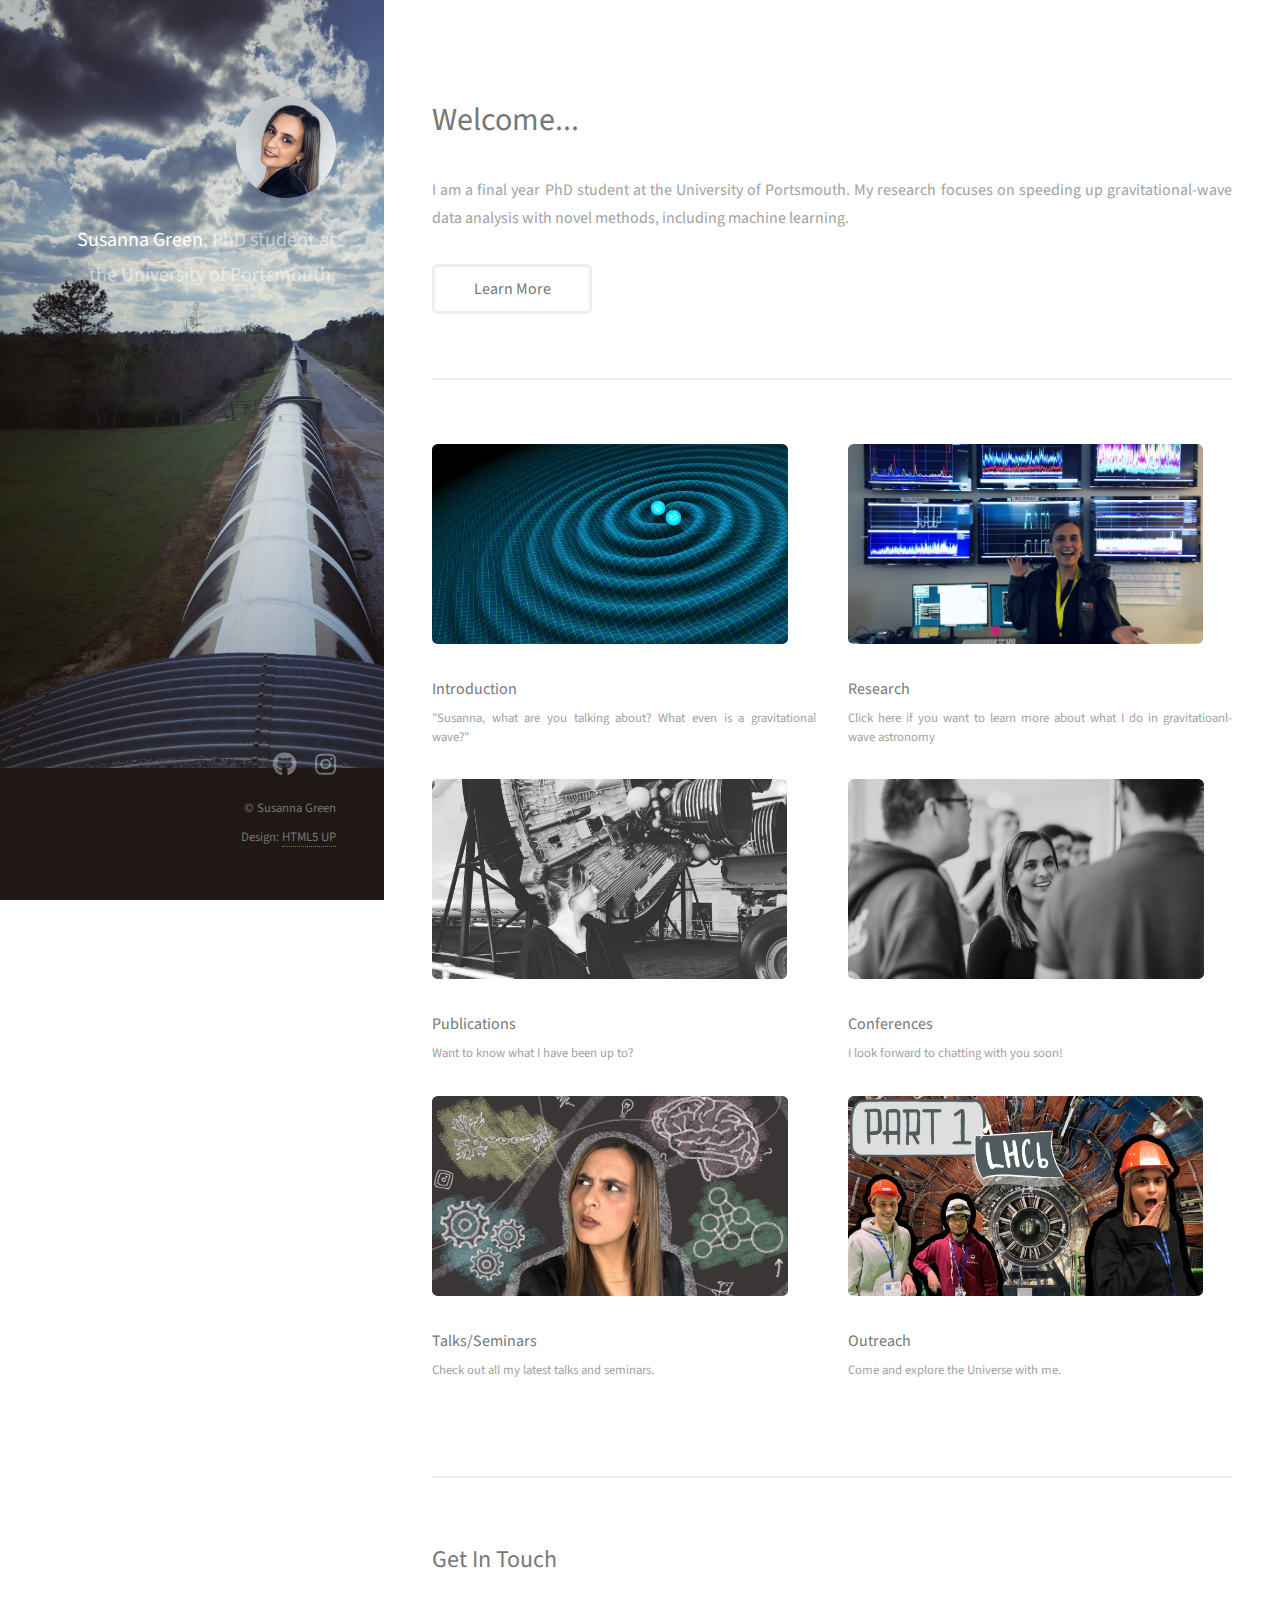
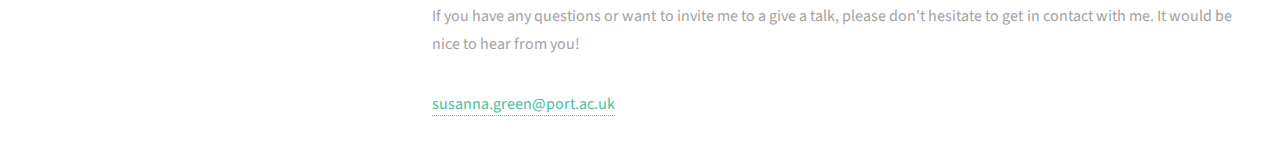
==== commit 3beaba7b: "Remove Contact" ====
--- a/index.html
+++ b/index.html
@@ -78,28 +78,7 @@
 					<section id="three">
 						<h2>Get In Touch</h2>
 						<p>If you have any questions or want to invite me to a give a talk, please don't hesitate to get in contact with me. It would be nice to hear from you!</p>
-						<div class="row">
-							<div class="col-8 col-12-small">
-								<form method="post" action="send_email.php">
-									<div class="row gtr-uniform gtr-50">
-										<div class="col-6 col-12-xsmall"><input type="text" name="name" id="name" placeholder="Name" /></div>
-										<div class="col-6 col-12-xsmall"><input type="email" name="email" id="email" placeholder="Email" /></div>
-										<div class="col-12"><textarea name="message" id="message" placeholder="Message" rows="4"></textarea></div>
-									</div>
-								</form>
-								<ul class="actions">
-									<li><input type="submit" value="Send Message" /></li>
-								</ul>
-							</div>
-							<div class="col-4 col-12-small">
-								<ul class="labeled-icons">
-									<li>
-										<h3 class="icon solid fa-envelope"><span class="label">Email</span></h3>
-										<a href="mailto:susanna.green@port.ac.uk">susanna.green@port.ac.uk</a>
-									</li>
-								</ul>
-							</div>
-						</div>
+						<a href="mailto:susanna.green@port.ac.uk">susanna.green@port.ac.uk</a>
 					</section>
 
 				<!-- Four -->
--- a/assets/css/main.css
+++ b/assets/css/main.css
@@ -2049,7 +2049,7 @@
 			-webkit-transition: opacity 0.2s ease-in-out;
 			-ms-transition: opacity 0.2s ease-in-out;
 			transition: opacity 0.2s ease-in-out;
-			background: url("images/overlay.png");
+			background: url("images/bg.jpg");
 			border-radius: 0.35em;
 			content: '';
 			display: block;
@@ -2094,7 +2094,7 @@
 			}
 
 			.image.thumb:hover:before {
-				background: url("images/overlay.png"), url("images/overlay.png");
+				background: url("images/bg.jpg"), url("images/bg.jpg");
 				opacity: 1.0;
 			}
 
@@ -2598,11 +2598,11 @@
 		-ms-justify-content: space-between;
 		justify-content: space-between;
 		background-color: #1f1815;
-		background-attachment: scroll,								scroll;
-		background-image: url("images/overlay.png"), url("../../images/bg.jpg");
-		background-position: top left,							top left;
-		background-repeat: repeat,								no-repeat;
-		background-size: auto,								150%;
+		background-attachment: scroll;
+		background-image: url("../../images/bg.JPG");
+		background-position: top left;
+		background-repeat: no-repeat;
+		background-size: 150%;
 		color: rgba(255, 255, 255, 0.5);
 		height: 100%;
 		left: 0;
@@ -3113,10 +3113,10 @@
 			#footer {
 				background-attachment: scroll;
 				background-color: #1f1815;
-				background-image: url("images/overlay.png"), url("../../images/bg.jpg");
-				background-position: top left,						bottom center;
-				background-repeat: repeat,							no-repeat;
-				background-size: auto,							cover;
+				background-image: url("../../images/bg.jpg");
+				background-position: bottom center;
+				background-repeat: no-repeat;
+				background-size: cover;
 				bottom: auto;
 				left: auto;
 				padding: 4em 4em 6em 4em;
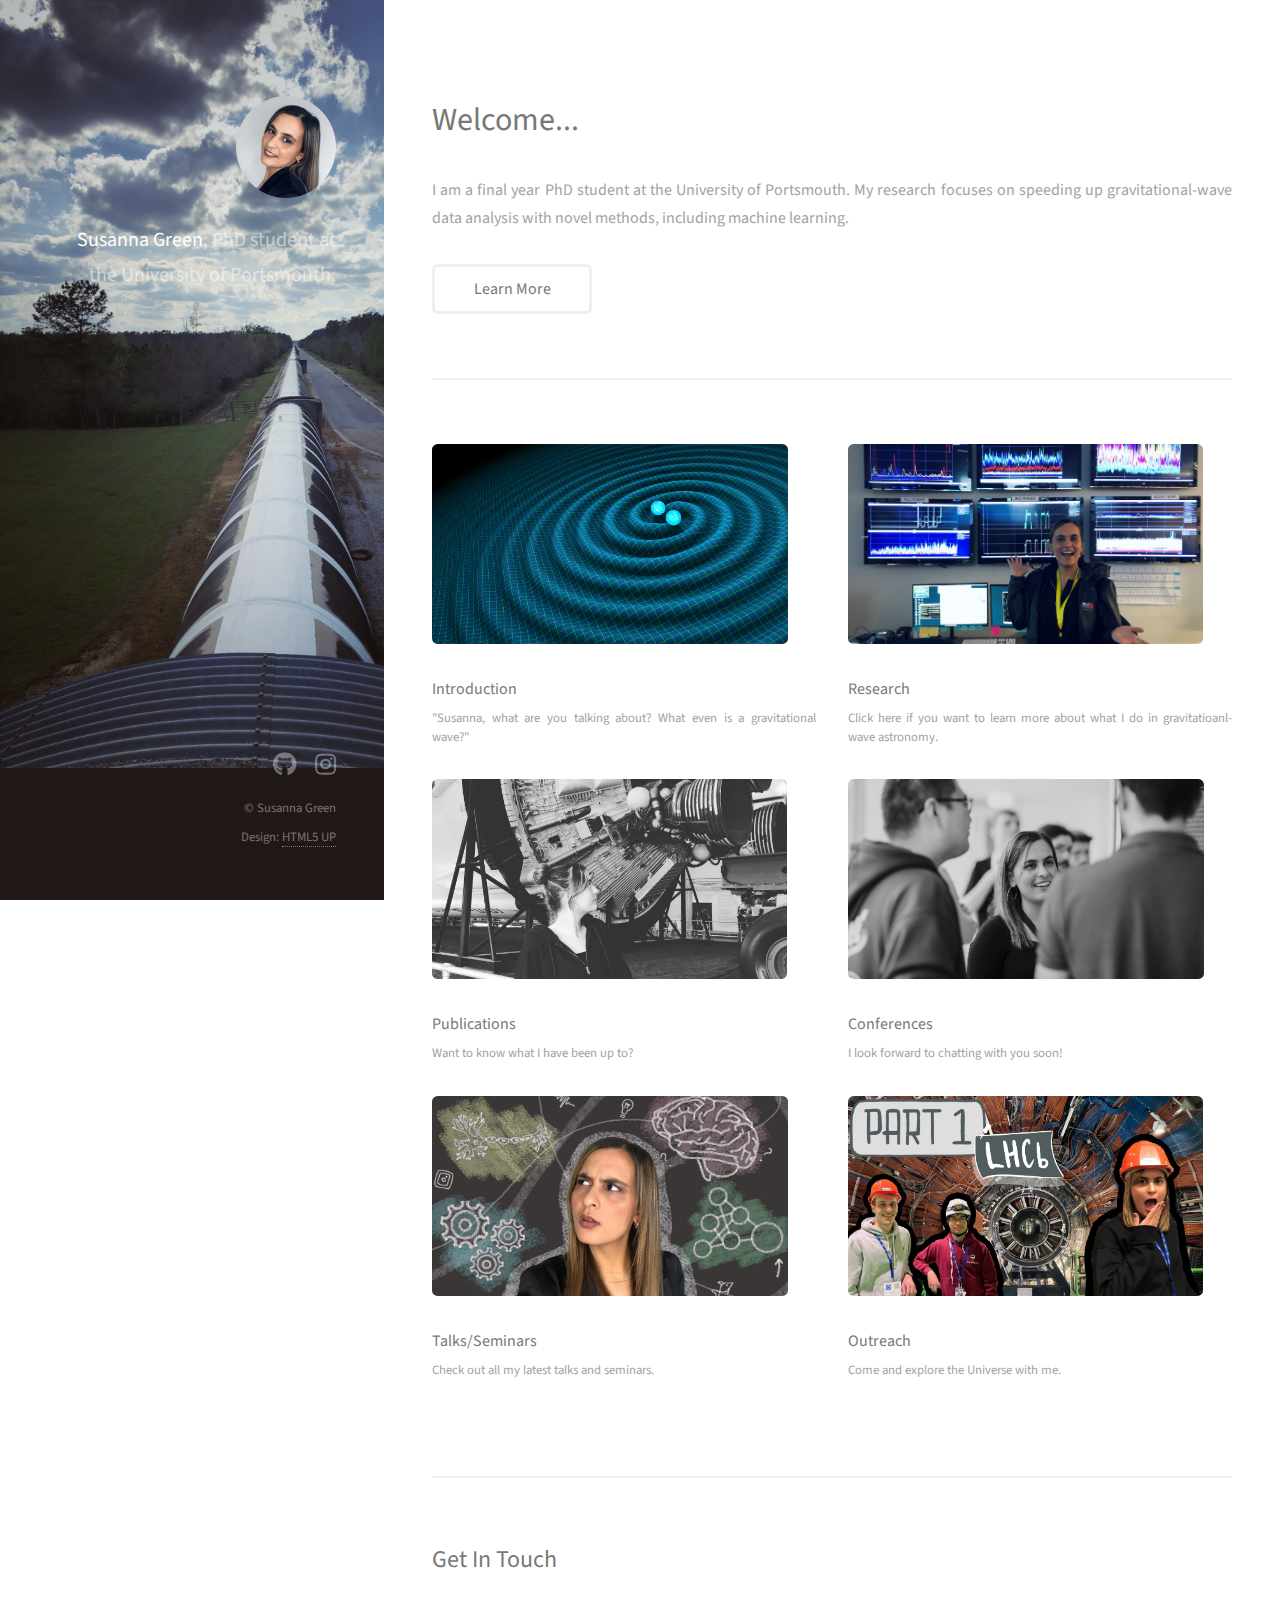
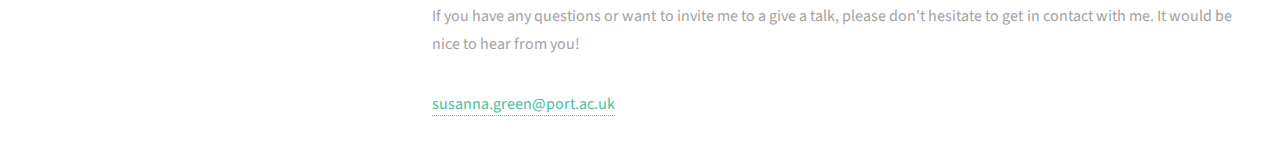
==== commit 92a03410: "Typos and Image" ====
--- a/index.html
+++ b/index.html
@@ -49,7 +49,7 @@
 							<article class="col-6 col-12-xsmall work-item">
 								<a href="Research.html" class="image thumb"><img src="images/thumbs/02.jpg" alt=""></a>
 								<h3>Research</h3>
-								<p>Click here if you want to learn more about what I do in gravitatioanl-wave astronomy</p>
+								<p>Click here if you want to learn more about what I do in gravitatioanl-wave astronomy.</p>
 							</article>
 							<article class="col-6 col-12-xsmall work-item">
 								<a href="Publications.html" class="image thumb"><img src="images/thumbs/03.jpg" alt=""></a>
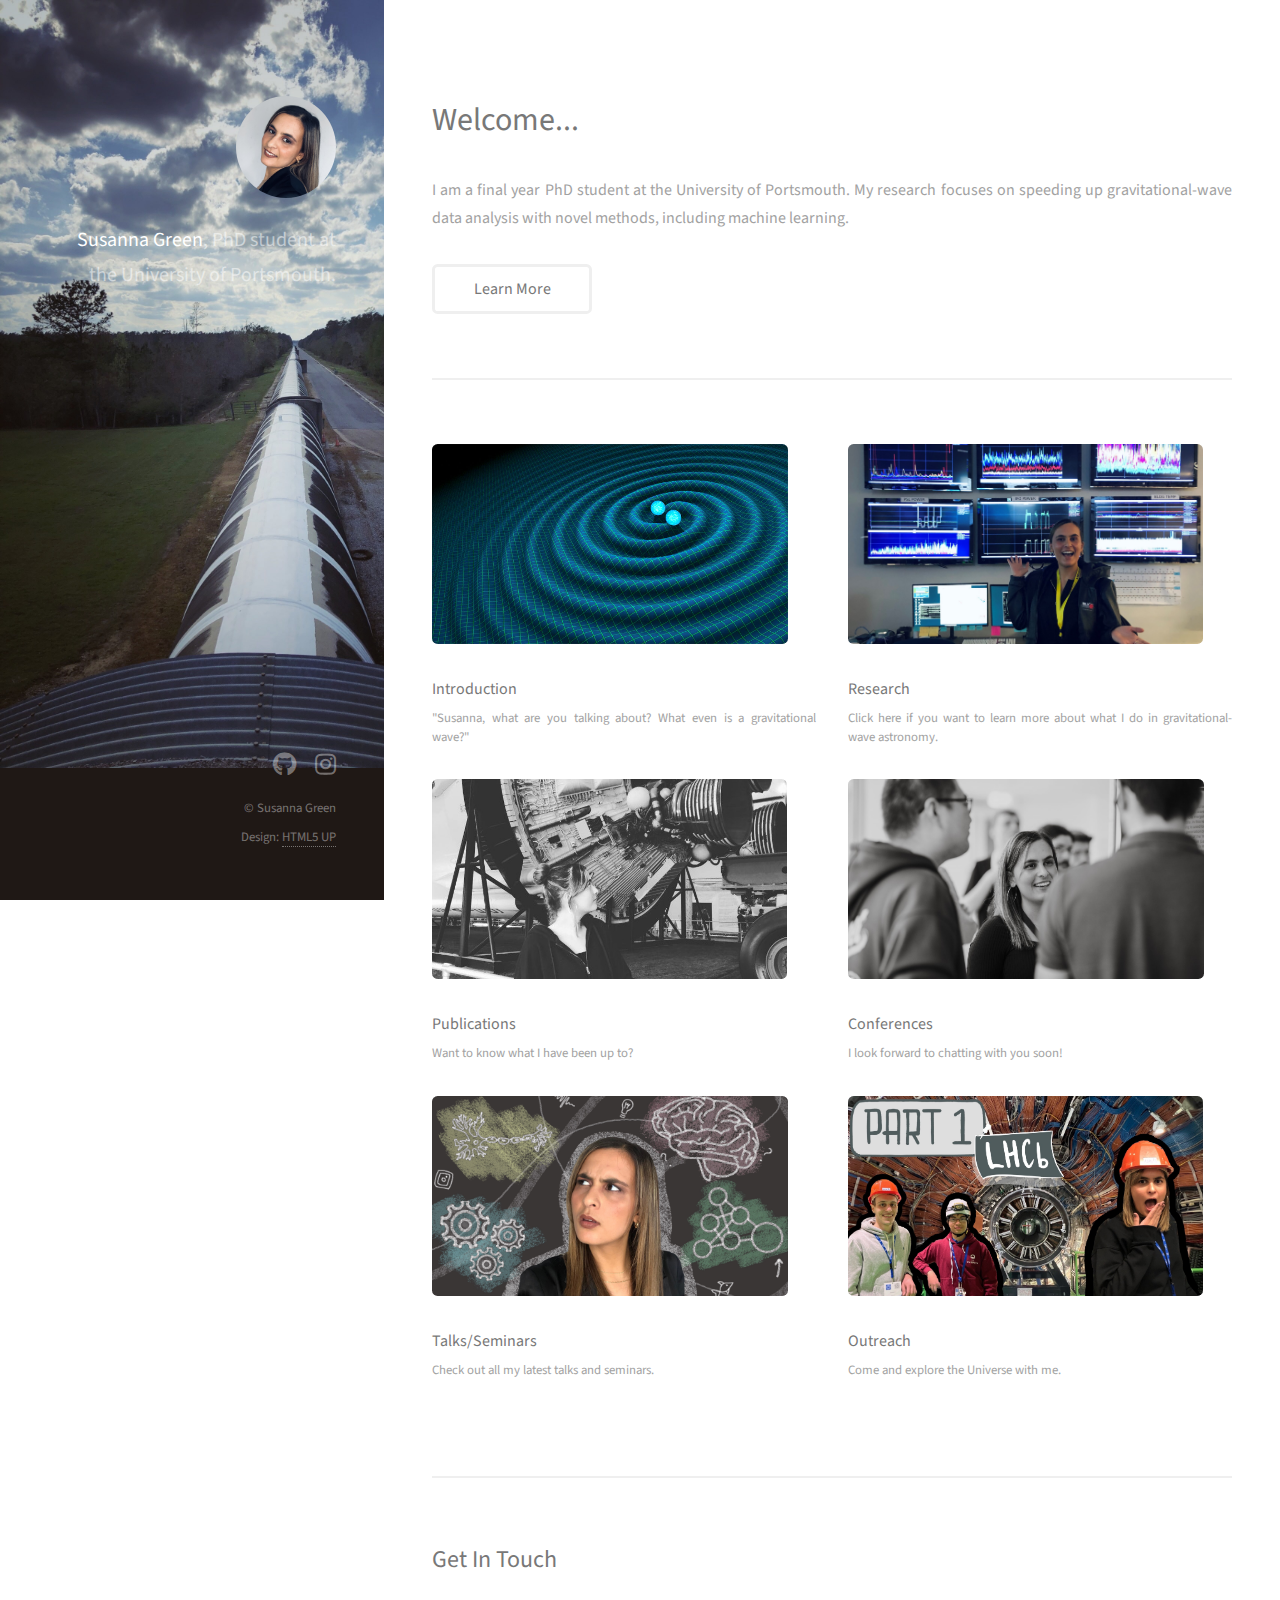
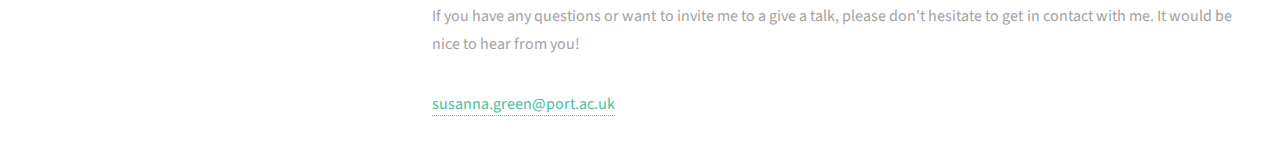
==== commit 7b1790b0: "typo" ====
--- a/index.html
+++ b/index.html
@@ -49,7 +49,7 @@
 							<article class="col-6 col-12-xsmall work-item">
 								<a href="Research.html" class="image thumb"><img src="images/thumbs/02.jpg" alt=""></a>
 								<h3>Research</h3>
-								<p>Click here if you want to learn more about what I do in gravitatioanl-wave astronomy.</p>
+								<p>Click here if you want to learn more about what I do in gravitational-wave astronomy.</p>
 							</article>
 							<article class="col-6 col-12-xsmall work-item">
 								<a href="Publications.html" class="image thumb"><img src="images/thumbs/03.jpg" alt=""></a>
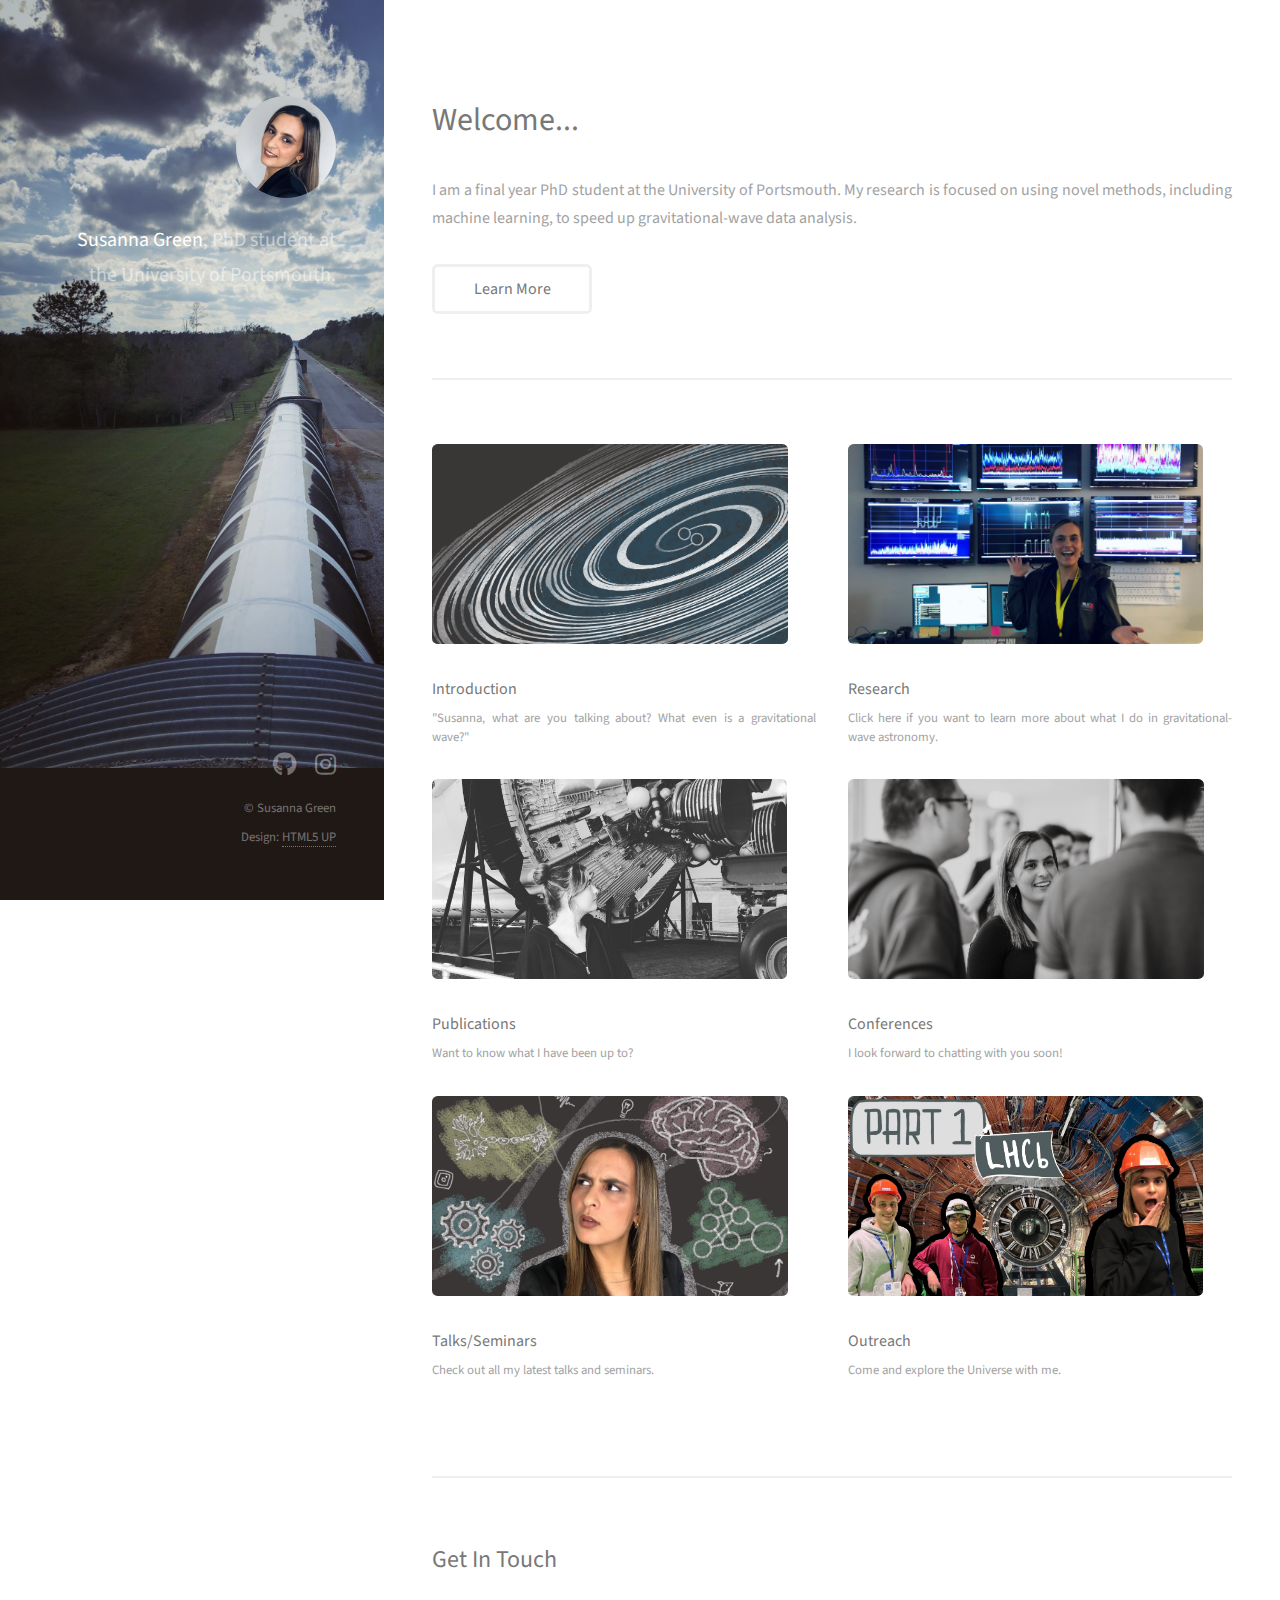
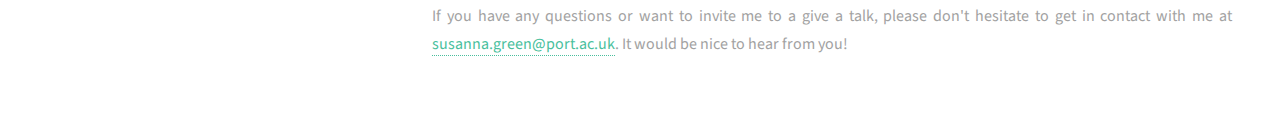
==== commit 791f6c86: "Typos and new images" ====
--- a/index.html
+++ b/index.html
@@ -31,7 +31,8 @@
 						<header class="major">
 							<h2>Welcome...</h2>
 						</header>
-						<p>I am a final year PhD student at the University of Portsmouth. My research focuses on speeding up gravitational-wave data analysis with novel methods, including machine learning.</p>
+						<p>I am a final year PhD student at the University of Portsmouth. My research is focused on using novel methods, including machine learning,
+							to speed up gravitational-wave data analysis.</p>
 						<ul class="actions">
 							<li><a href="Research.html" class="button">Learn More</a></li>
 						</ul>
@@ -77,8 +78,8 @@
 				<!-- Three -->
 					<section id="three">
 						<h2>Get In Touch</h2>
-						<p>If you have any questions or want to invite me to a give a talk, please don't hesitate to get in contact with me. It would be nice to hear from you!</p>
-						<a href="mailto:susanna.green@port.ac.uk">susanna.green@port.ac.uk</a>
+						<p>If you have any questions or want to invite me to a give a talk, please don't hesitate to get in contact with me at <a href="mailto:susanna.green@port.ac.uk">susanna.green@port.ac.uk</a>.
+							It would be nice to hear from you!</p>
 					</section>
 
 				<!-- Four -->
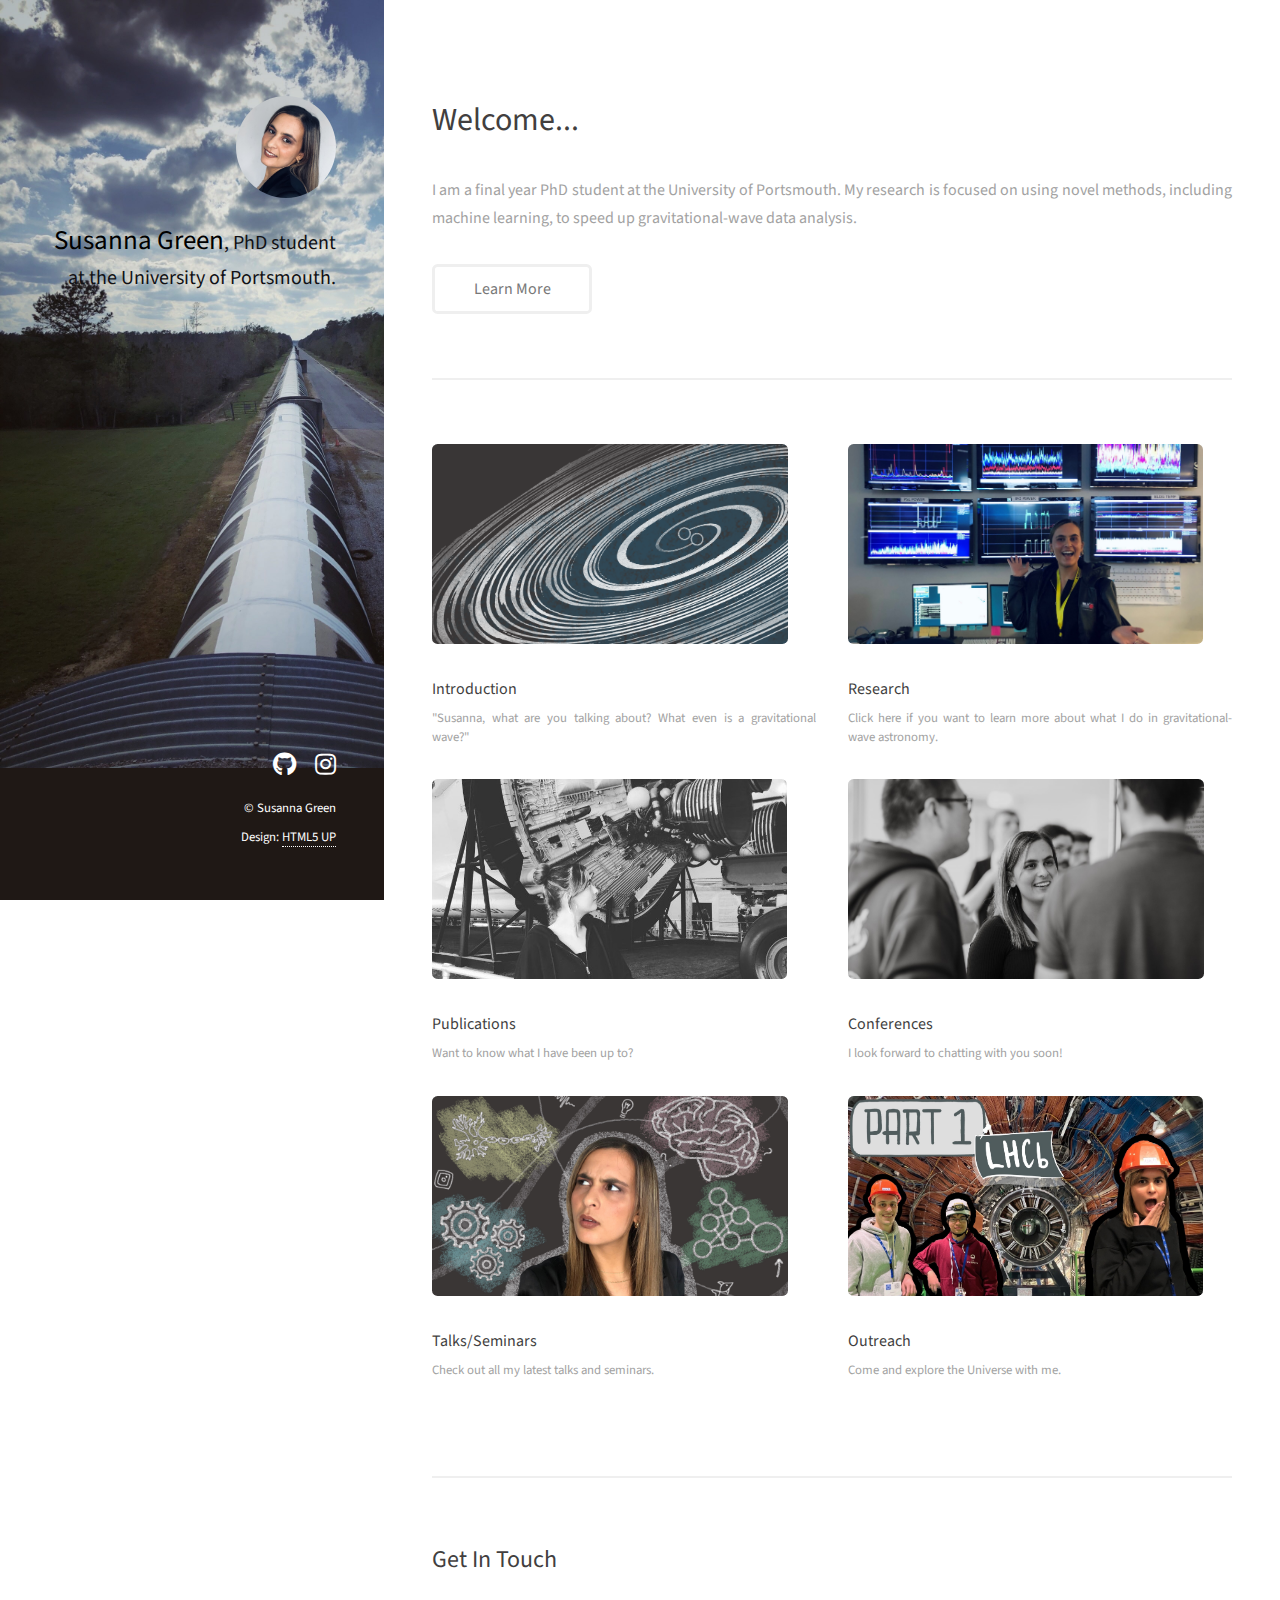
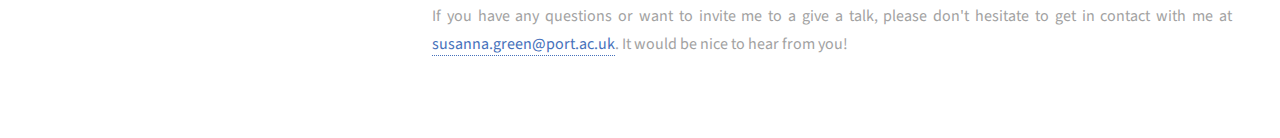
==== commit ebe73fce: "Colour Changes" ====
--- a/index.html
+++ b/index.html
@@ -16,7 +16,7 @@
 		<!-- Header -->
 			<header id="header">
 				<div class="inner">
-					<a href="#" class="image avatar"><img src="images/avatar.jpg" alt="" /></a>
+					<a class="image avatar"><img src="images/avatar.jpg" alt="" /></a>
 					<h1><strong>Susanna Green</strong>, PhD student<br />
 					at the University of Portsmouth. <br />
 					</h1>
--- a/assets/css/main.css
+++ b/assets/css/main.css
@@ -111,13 +111,13 @@
 		-ms-transition: color 0.2s ease-in-out, border-color 0.2s ease-in-out;
 		transition: color 0.2s ease-in-out, border-color 0.2s ease-in-out;
 		border-bottom: dotted 1px;
-		color: #49bf9d;
+		color: #4671bb;
 		text-decoration: none;
 	}
 
 		a:hover {
 			border-bottom-color: transparent;
-			color: #49bf9d !important;
+			color: #4671bb !important;
 			text-decoration: none;
 		}
 
@@ -135,7 +135,7 @@
 	}
 
 	h1, h2, h3, h4, h5, h6 {
-		color: #787878;
+		color: #423f3f;
 		font-weight: 400;
 		line-height: 1em;
 		margin: 0 0 1em 0;
@@ -1841,7 +1841,7 @@
 		input[type="email"]:focus,
 		select:focus,
 		textarea:focus {
-			border-color: #49bf9d;
+			border-color: #4671bb;
 		}
 
 	select {
@@ -1946,7 +1946,7 @@
 
 		input[type="checkbox"]:focus + label:before,
 		input[type="radio"]:focus + label:before {
-			border-color: #49bf9d;
+			border-color: #4671bb;
 		}
 
 	input[type="checkbox"] + label:before {
@@ -2471,8 +2471,8 @@
 		input[type="reset"]:hover,
 		input[type="button"]:hover,
 		.button:hover {
-			border-color: #49bf9d;
-			color: #49bf9d !important;
+			border-color: #4671bb;
+			color: #4671bb !important;
 		}
 
 		input[type="submit"]:active,
@@ -2480,8 +2480,8 @@
 		input[type="button"]:active,
 		.button:active {
 			background-color: rgba(73, 191, 157, 0.1);
-			border-color: #49bf9d;
-			color: #49bf9d !important;
+			border-color: #4671bb;
+			color: #4671bb !important;
 		}
 
 		input[type="submit"].icon,
@@ -2524,8 +2524,8 @@
 		input[type="reset"].primary,
 		input[type="button"].primary,
 		.button.primary {
-			background-color: #49bf9d;
-			border-color: #49bf9d;
+			background-color: #4671bb;
+			border-color: #4671bb;
 			color: #ffffff !important;
 		}
 
@@ -2630,7 +2630,9 @@
 		}
 
 		#header strong, #header b {
-			color: #ffffff;
+			color: #000000;
+			font-size: 1.35em;
+
 		}
 
 		#header h2, #header h3, #header h4, #header h5, #header h6 {
@@ -2638,8 +2640,8 @@
 		}
 
 		#header h1 {
-			color: rgba(255, 255, 255, 0.5);
-			font-size: 1.35em;
+			color: rgb(17, 17, 21);
+			font-size: 1.25em;
 			line-height: 1.75em;
 			margin: 0;
 		}
@@ -2685,11 +2687,11 @@
 	}
 
 		#footer .icons a {
-			color: rgba(255, 255, 255, 0.4);
+			color: rgba(255, 255, 255);
 		}
 
 	#footer .copyright {
-		color: rgba(255, 255, 255, 0.4);
+		color: rgba(255, 255, 255);
 		font-size: 0.8em;
 		list-style: none;
 		margin: 1em 0 0 0;
